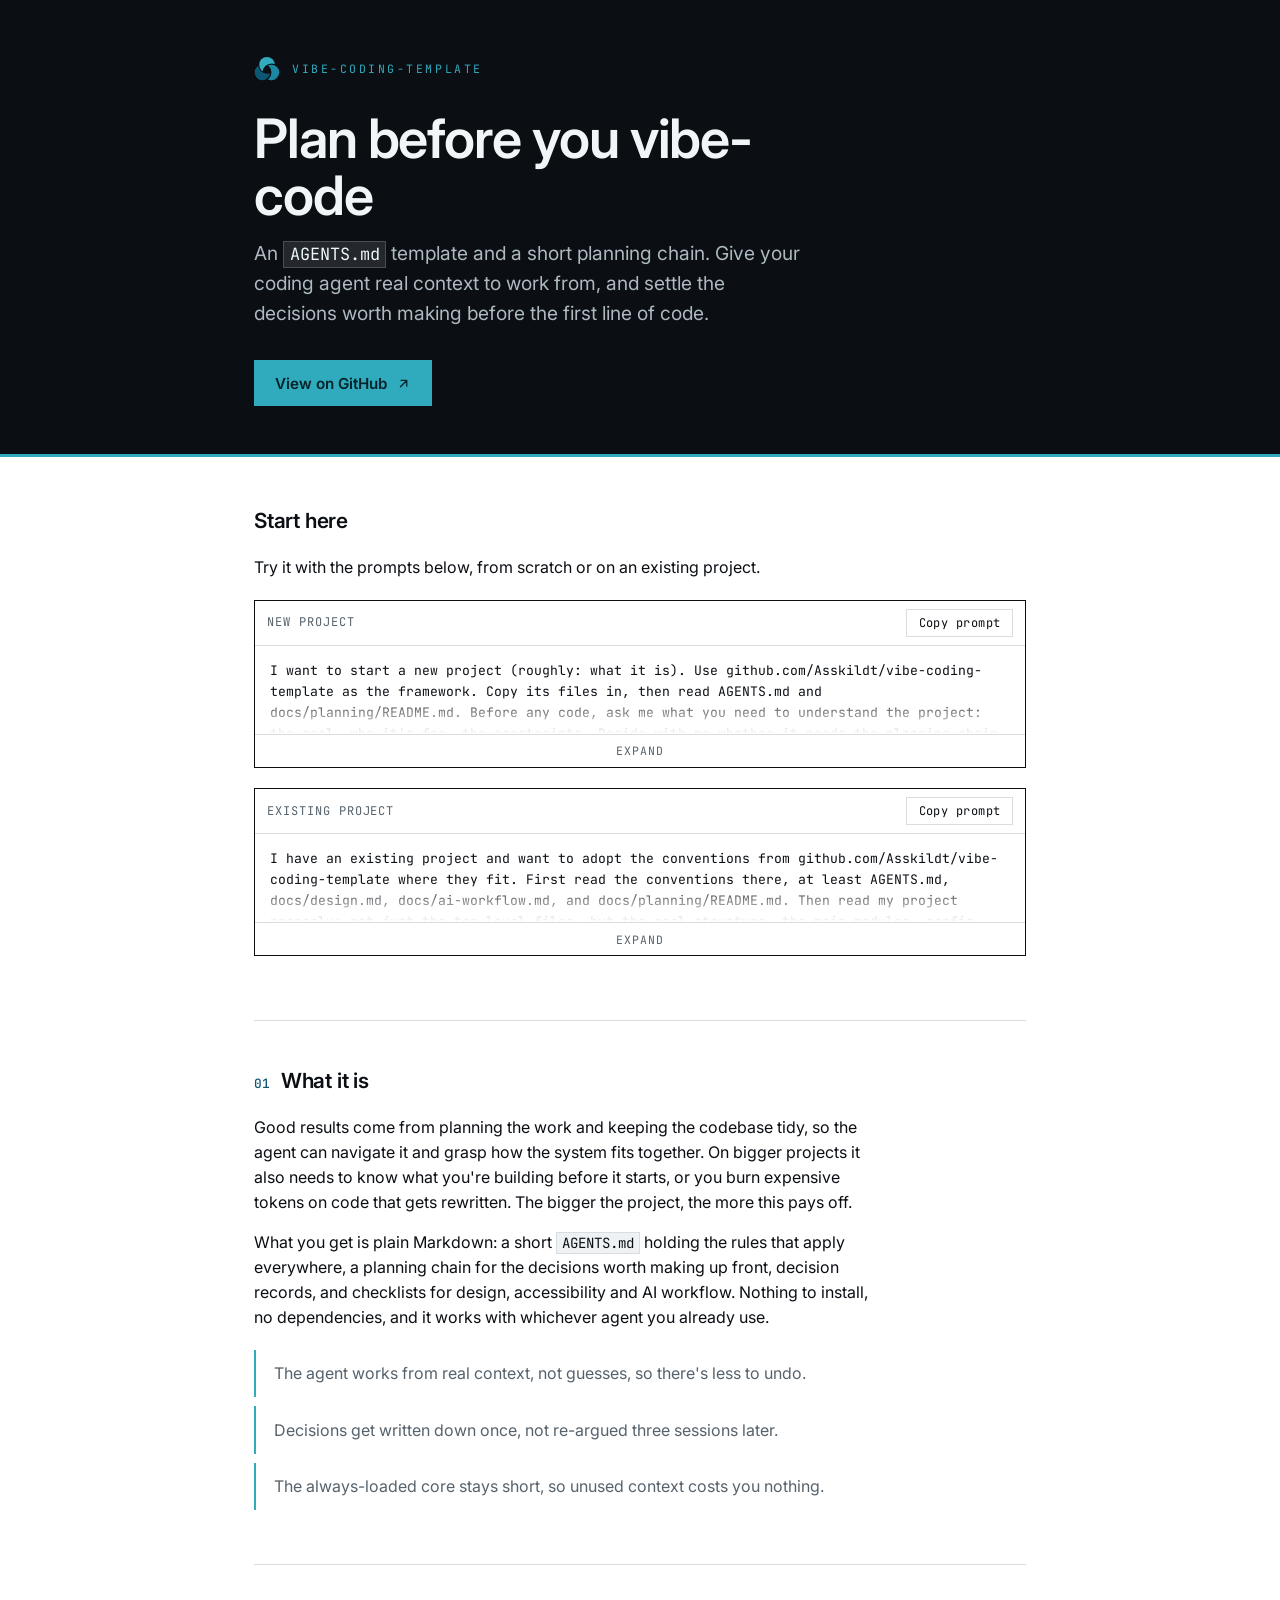
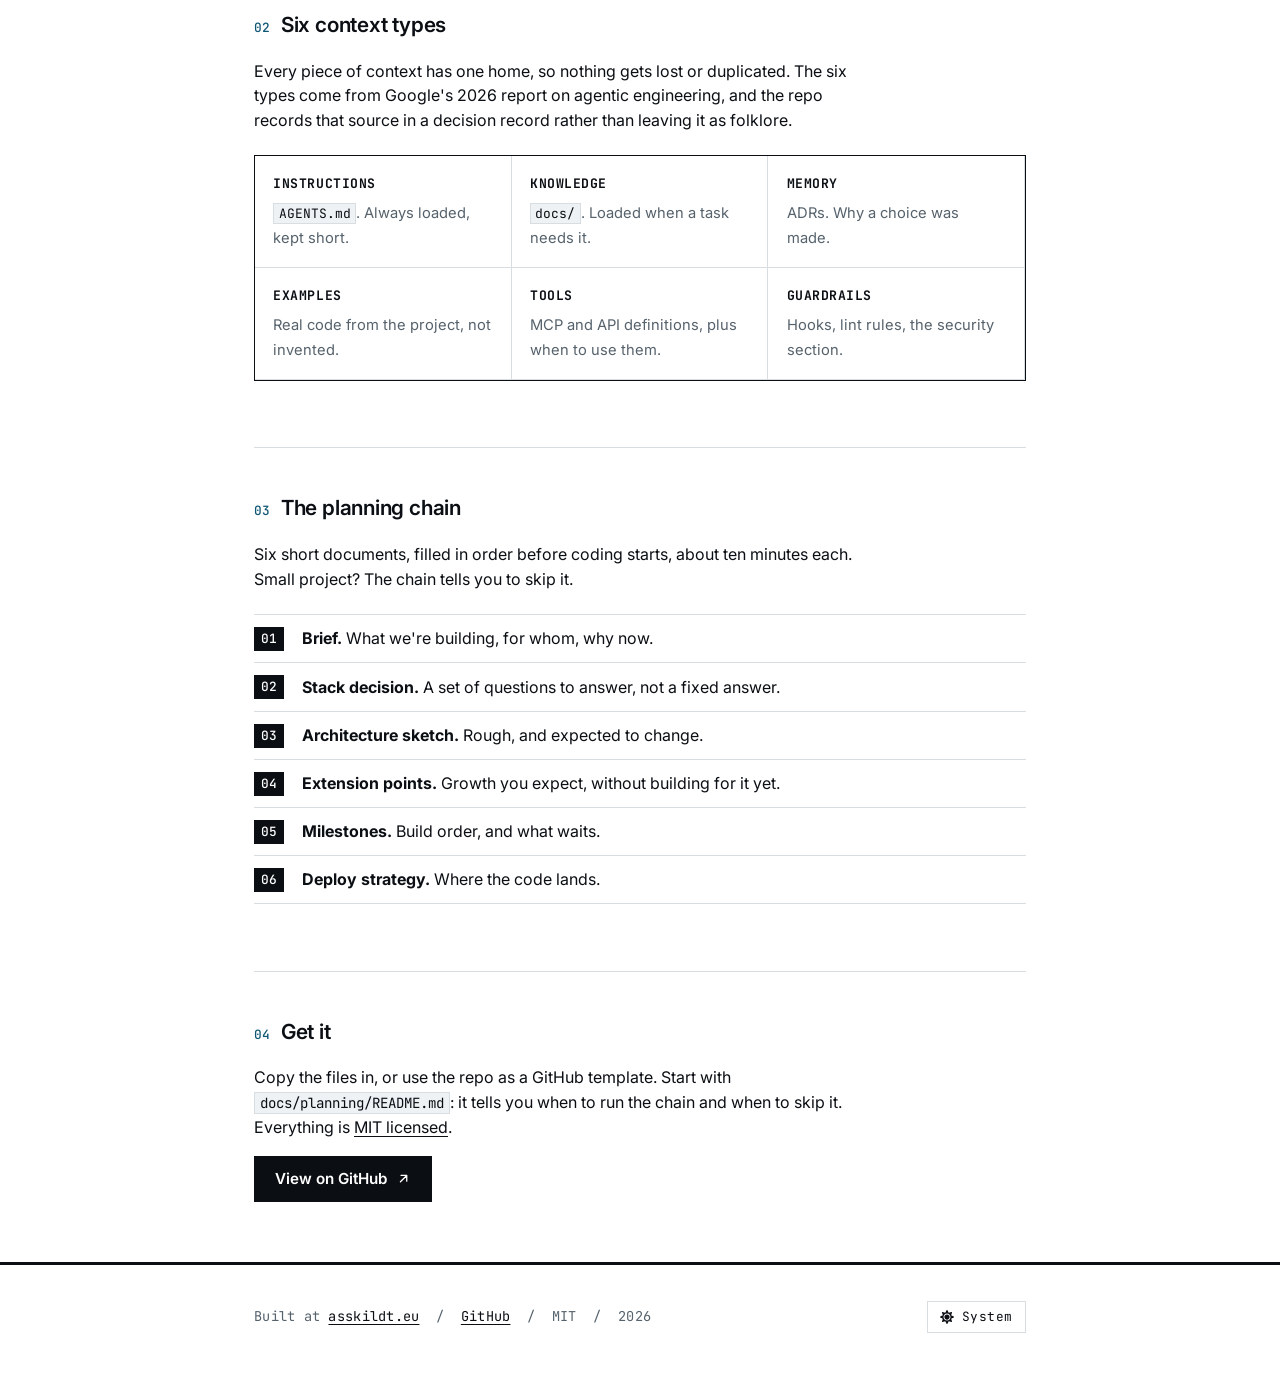
==== web/index.html @ 090c86ba "Add start prompts to site and README, sharpen landing copy, improve SEO with a proper OG image" ====
<!DOCTYPE html>
<html lang="en">

<head>
  <meta charset="UTF-8">
  <meta name="viewport" content="width=device-width, initial-scale=1.0">
  <meta name="description"
    content="An AGENTS.md template for context engineering and planning before you vibe-code. Plain Markdown, nothing to install, works with any coding agent.">
  <meta name="author" content="M. Asskildt">
  <meta name="theme-color" content="#0b0f14">

  <!-- Open Graph / Facebook -->
  <meta property="og:type" content="website">
  <meta property="og:url" content="https://vibe.asskildt.eu/">
  <meta property="og:title" content="vibe-coding-template — plan before you vibe-code">
  <meta property="og:description"
    content="An AGENTS.md template and a short planning chain. Give your coding agent real context to work from, and settle the decisions worth making before the first line of code.">
  <meta property="og:image" content="https://vibe.asskildt.eu/og-image.png">
  <meta property="og:image:type" content="image/png">
  <meta property="og:image:width" content="1200">
  <meta property="og:image:height" content="630">
  <meta property="og:image:alt" content="vibe-coding-template: plan before you vibe-code.">
  <meta property="og:site_name" content="vibe-coding-template">
  <meta property="og:locale" content="en_US">

  <!-- Twitter -->
  <meta name="twitter:card" content="summary_large_image">
  <meta name="twitter:url" content="https://vibe.asskildt.eu/">
  <meta name="twitter:title" content="vibe-coding-template — plan before you vibe-code">
  <meta name="twitter:description"
    content="An AGENTS.md template and a short planning chain. Give your coding agent real context to work from, before the first line of code.">
  <meta name="twitter:image" content="https://vibe.asskildt.eu/og-image.png">
  <meta name="twitter:image:alt" content="vibe-coding-template: plan before you vibe-code.">

  <title>vibe-coding-template — plan before you vibe-code</title>
  <link rel="canonical" href="https://vibe.asskildt.eu/">
  <link rel="icon" type="image/svg+xml" href="favicon.svg">
  <link rel="icon" type="image/png" href="favicon.png">
  <link rel="sitemap" type="application/xml" href="sitemap.xml">
  <link rel="preconnect" href="https://fonts.googleapis.com">
  <link rel="preconnect" href="https://fonts.gstatic.com" crossorigin>
  <link
    href="https://fonts.googleapis.com/css2?family=Inter:wght@400;500;600&family=JetBrains+Mono:wght@500&display=swap"
    rel="stylesheet">

  <!-- No-flash theme: apply the stored (or system) theme before first paint. -->
  <script>
    (function () {
      var c = localStorage.getItem('theme') || 'system';
      var t = c === 'system'
        ? (window.matchMedia('(prefers-color-scheme:dark)').matches ? 'dark' : 'light')
        : c;
      document.documentElement.setAttribute('data-theme', t);
    })();
  </script>

  <!-- Structured data (JSON-LD). SoftwareSourceCode fits a code template better than
       WebSite/Article — the page is about a reusable code artifact, not an editorial piece. -->
  <script type="application/ld+json">
  {
    "@context": "https://schema.org",
    "@type": "SoftwareSourceCode",
    "name": "vibe-coding-template",
    "description": "A tool-agnostic AGENTS.md template for context engineering and planning before you vibe-code.",
    "codeRepository": "https://github.com/Asskildt/vibe-coding-template",
    "url": "https://vibe.asskildt.eu/",
    "programmingLanguage": "Markdown",
    "keywords": "AGENTS.md, context engineering, vibe coding, AI coding agent, project planning, ADR",
    "license": "https://opensource.org/licenses/MIT",
    "author": {
      "@type": "Person",
      "name": "M. Asskildt",
      "url": "https://asskildt.eu/"
    },
    "inLanguage": "en"
  }
  </script>

  <style>
    :root {
      --teal: #30AABD;
      --teal-accent: #0E5674;
      --ink: #0b0f14;
      --ink-2: #1a2129;
      --muted: #56626c;
      --bg: #ffffff;
      --line: #0b0f14;
      --line-soft: #d7dde1;
      --hero-bg: #0b0f14;
      --hero-fg: #f2f5f7;
      --code-bg: #eef2f4;
      color-scheme: light;
    }

    [data-theme="dark"] {
      --teal: #46c3d6;
      --teal-accent: #7fd8e5;
      --ink: #e8edf1;
      --ink-2: #c3ccd3;
      --muted: #8a97a1;
      --bg: #0b0f14;
      --line: #e8edf1;
      --line-soft: #29323b;
      --hero-bg: #05080b;
      --hero-fg: #f2f5f7;
      --code-bg: #161d24;
      color-scheme: dark;
    }

    * {
      box-sizing: border-box;
    }

    body {
      margin: 0;
      background: var(--bg);
      color: var(--ink);
      font-family: "Inter", system-ui, -apple-system, sans-serif;
      line-height: 1.55;
      -webkit-font-smoothing: antialiased;
    }

    a {
      color: var(--ink);
      text-underline-offset: 3px;
      text-decoration-thickness: 1px;
    }

    .wrap {
      max-width: 820px;
      margin: 0 auto;
      padding: 0 1.5rem;
    }

    .mono {
      font-family: "JetBrains Mono", ui-monospace, monospace;
    }

    /* Hero — flat, dark, left-aligned. No gradient, no rounding. */
    header.hero {
      background: var(--hero-bg);
      color: var(--hero-fg);
      border-bottom: 3px solid var(--teal);
    }

    .hero-inner {
      max-width: 820px;
      margin: 0 auto;
      padding: 3.5rem 1.5rem 3rem;
    }

    .eyebrow {
      font-family: "JetBrains Mono", ui-monospace, monospace;
      font-size: 0.72rem;
      letter-spacing: 0.22em;
      text-transform: uppercase;
      color: var(--teal);
      display: flex;
      align-items: center;
      gap: 0.75rem;
      margin-bottom: 1.75rem;
    }

    .eyebrow img {
      width: 26px;
      height: 26px;
      display: block;
    }

    h1 {
      font-size: clamp(2.1rem, 6.5vw, 3.4rem);
      font-weight: 600;
      line-height: 1.04;
      letter-spacing: -0.02em;
      margin: 0 0 1rem;
      max-width: 15ch;
    }

    .tagline {
      font-size: clamp(1rem, 2.2vw, 1.2rem);
      color: #aeb9c1;
      max-width: 46ch;
      margin: 0 0 2rem;
    }

    .cta {
      display: inline-flex;
      align-items: center;
      gap: 0.55rem;
      background: var(--teal);
      color: #05242a;
      text-decoration: none;
      font-weight: 600;
      font-size: 0.95rem;
      padding: 0.7rem 1.3rem;
      border: 0;
      transition: background 0.12s ease;
    }

    .cta:hover {
      background: #46c3d6;
    }

    main .cta {
      background: var(--ink);
      color: var(--bg);
    }

    main .cta:hover {
      background: var(--teal-accent);
      color: #05242a;
    }

    [data-theme="dark"] main .cta {
      background: var(--teal);
      color: #05242a;
    }

    /* External-link icon — signals "this leaves the site". Links stay in the same tab
       (the whole page funnels outward, so there's nothing here to return to); the icon
       is the cue instead of forced new-tab behavior. See docs/design.md. */
    .cta svg {
      width: 1em;
      height: 1em;
      display: block;
    }

    /* Sections — numbered, with a hard rule above each. */
    main section {
      padding: 2.75rem 0;
      border-top: 1px solid var(--line-soft);
    }

    main section:first-child {
      border-top: 0;
      padding-top: 3rem;
    }

    h2 {
      font-size: 1.3rem;
      font-weight: 600;
      letter-spacing: -0.01em;
      margin: 0 0 1.1rem;
      display: flex;
      align-items: baseline;
      gap: 0.7rem;
    }

    h2[data-n]::before {
      content: attr(data-n);
      font-family: "JetBrains Mono", ui-monospace, monospace;
      font-size: 0.8rem;
      font-weight: 500;
      color: var(--teal-accent);
    }

    p {
      margin: 0 0 1rem;
      max-width: 62ch;
    }

    ul.why {
      list-style: none;
      margin: 1.25rem 0 0;
      padding: 0;
    }

    ul.why li {
      padding: 0.7rem 0 0.7rem 1.1rem;
      border-left: 2px solid var(--teal);
      margin-bottom: 0.6rem;
      max-width: 62ch;
      color: var(--muted);
    }

    ul.why li strong {
      color: var(--ink);
    }

    code {
      font-family: "JetBrains Mono", ui-monospace, monospace;
      font-size: 0.88em;
      background: var(--code-bg);
      color: var(--ink);
      padding: 0.08em 0.34em;
      border: 1px solid var(--line-soft);
    }

    /* Hero sits on a dark surface in both themes, so code inside it needs its own
       light-on-dark treatment rather than the body's dark-on-light. */
    .hero code {
      background: rgba(255, 255, 255, 0.1);
      color: #eaf6f8;
      border-color: rgba(255, 255, 255, 0.18);
    }

    /* Context-type grid — sharp cells, hairline dividers. */
    .grid {
      display: grid;
      grid-template-columns: repeat(auto-fit, minmax(220px, 1fr));
      border: 1px solid var(--line);
      margin: 1.4rem 0;
    }

    .grid .item {
      padding: 1.1rem 1.15rem;
      border-right: 1px solid var(--line-soft);
      border-bottom: 1px solid var(--line-soft);
    }

    .grid .item strong {
      display: block;
      font-family: "JetBrains Mono", ui-monospace, monospace;
      font-size: 0.82rem;
      letter-spacing: 0.04em;
      text-transform: uppercase;
      color: var(--ink);
      margin-bottom: 0.35rem;
    }

    .grid .item span {
      font-size: 0.92rem;
      color: var(--muted);
    }

    /* Prompt blocks — copyable, sharp, monospace body. */
    .prompt {
      border: 1px solid var(--line);
      margin: 1.25rem 0;
    }

    .prompt-head {
      display: flex;
      align-items: center;
      justify-content: space-between;
      padding: 0.5rem 0.75rem;
      border-bottom: 1px solid var(--line-soft);
    }

    .prompt-label {
      font-family: "JetBrains Mono", ui-monospace, monospace;
      font-size: 0.75rem;
      letter-spacing: 0.08em;
      text-transform: uppercase;
      color: var(--muted);
    }

    .copy {
      font-family: "JetBrains Mono", ui-monospace, monospace;
      font-size: 0.75rem;
      letter-spacing: 0.04em;
      color: var(--ink);
      background: transparent;
      border: 1px solid var(--line-soft);
      padding: 0.3rem 0.7rem;
      cursor: pointer;
      transition: border-color 0.12s ease, color 0.12s ease;
    }

    .copy:hover {
      border-color: var(--teal);
      color: var(--teal);
    }

    .copy.copied {
      border-color: var(--teal);
      color: var(--teal);
    }

    .prompt-body {
      position: relative;
    }

    .prompt pre {
      margin: 0;
      padding: 0.9rem 0.95rem;
      font-family: "JetBrains Mono", ui-monospace, monospace;
      font-size: 0.82rem;
      line-height: 1.6;
      color: var(--ink);
      white-space: pre-wrap;
      word-wrap: break-word;
      max-height: 5.5rem;
      overflow: hidden;
    }

    .prompt.open pre {
      max-height: none;
    }

    /* Fade at the bottom of a collapsed prompt, hinting there's more. */
    .prompt:not(.open) .prompt-body::after {
      content: "";
      position: absolute;
      left: 0;
      right: 0;
      bottom: 0;
      height: 2.5rem;
      background: linear-gradient(to bottom, transparent, var(--bg));
      pointer-events: none;
    }

    .prompt-expand {
      display: block;
      width: 100%;
      font-family: "JetBrains Mono", ui-monospace, monospace;
      font-size: 0.72rem;
      letter-spacing: 0.08em;
      text-transform: uppercase;
      color: var(--muted);
      background: transparent;
      border: 0;
      border-top: 1px solid var(--line-soft);
      padding: 0.55rem;
      cursor: pointer;
      transition: color 0.12s ease;
    }

    .prompt-expand:hover {
      color: var(--teal);
    }

    /* Chain — square index markers, monospace. */
    ol.chain {
      margin: 1.4rem 0;
      padding: 0;
      list-style: none;
      counter-reset: step;
      border-top: 1px solid var(--line-soft);
    }

    ol.chain li {
      counter-increment: step;
      position: relative;
      padding: 0.7rem 0 0.7rem 3rem;
      border-bottom: 1px solid var(--line-soft);
    }

    ol.chain li::before {
      content: counter(step, decimal-leading-zero);
      position: absolute;
      left: 0;
      top: 0.75rem;
      font-family: "JetBrains Mono", ui-monospace, monospace;
      font-size: 0.8rem;
      font-weight: 500;
      color: var(--bg);
      background: var(--ink);
      width: 1.9rem;
      height: 1.5rem;
      display: flex;
      align-items: center;
      justify-content: center;
    }

    ol.chain li strong {
      color: var(--ink);
    }

    footer {
      padding: 2.25rem 0 3.5rem;
      color: var(--muted);
      font-size: 0.85rem;
      border-top: 3px solid var(--ink);
      margin-top: 1rem;
    }

    footer .mono {
      letter-spacing: 0.02em;
    }

    footer a {
      color: var(--ink);
    }

    .footer-row {
      display: flex;
      align-items: center;
      justify-content: space-between;
      gap: 1rem 1.25rem;
      flex-wrap: wrap;
    }

    .footer-row .mono {
      margin: 0;
    }

    .theme-toggle {
      display: inline-flex;
      align-items: center;
      gap: 0.5rem;
      font-family: "JetBrains Mono", ui-monospace, monospace;
      font-size: 0.8rem;
      letter-spacing: 0.04em;
      color: var(--ink);
      background: transparent;
      border: 1px solid var(--line-soft);
      padding: 0.4rem 0.75rem;
      cursor: pointer;
      transition: border-color 0.12s ease, color 0.12s ease;
    }

    .theme-toggle:hover {
      border-color: var(--teal);
      color: var(--teal);
    }

    .theme-toggle svg {
      display: block;
    }

    /* Mobile — tighten spacing, let the grid collapse to one column. */
    @media (max-width: 600px) {
      .hero-inner {
        padding: 2.5rem 1.25rem 2.25rem;
      }

      .wrap {
        padding: 0 1.25rem;
      }

      main section {
        padding: 2.25rem 0;
      }

      .grid {
        grid-template-columns: 1fr;
      }

      .footer-row {
        justify-content: flex-start;
      }
    }

    /* Keyboard focus — a sharp visible ring, matching the design. Keyboard-only
       users need this the way the CTA needs a hover state. */
    a:focus-visible,
    button:focus-visible {
      outline: 2px solid var(--teal);
      outline-offset: 2px;
    }

    /* Respect reduced-motion preferences. */
    @media (prefers-reduced-motion: reduce) {
      * {
        transition: none !important;
        scroll-behavior: auto !important;
      }
    }
  </style>
</head>

<body>
  <header class="hero">
    <div class="hero-inner">
      <div class="eyebrow">
        <img src="favicon.svg" alt="vibe-coding-template logo" width="26" height="26">
        <span>vibe-coding-template</span>
      </div>
      <h1>Plan before you vibe-code</h1>
      <p class="tagline">An <code>AGENTS.md</code> template and a short planning chain. Give your
        coding agent real context to work from, and settle the decisions worth making before the
        first line of code.</p>
      <a class="cta" href="https://github.com/Asskildt/vibe-coding-template">View on GitHub
        <svg viewBox="0 0 24 24" fill="none" stroke="currentColor" stroke-width="2"
          stroke-linecap="round" stroke-linejoin="round" aria-hidden="true">
          <path d="M7 17 17 7M8 7h9v9" />
        </svg></a>
    </div>
  </header>

  <main class="wrap">
    <section class="section-prompts">
      <h2>Start here</h2>
      <p>Try it with the prompts below, from scratch or on an existing project.</p>

      <div class="prompt">
        <div class="prompt-head">
          <span class="prompt-label">New project</span>
          <button class="copy" type="button" data-copy="p-new">Copy prompt</button>
        </div>
        <div class="prompt-body">
          <pre id="p-new">I want to start a new project (roughly: what it is). Use github.com/Asskildt/vibe-coding-template as the framework. Copy its files in, then read AGENTS.md and docs/planning/README.md. Before any code, ask me what you need to understand the project: the goal, who it's for, the constraints. Decide with me whether it needs the planning chain (it has a skip-it threshold). Walk me through the planning one step at a time instead of guessing, then fill in the AGENTS.md placeholders. Don't start building until we've agreed on the plan.</pre>
        </div>
        <button class="prompt-expand" type="button" aria-expanded="false">Expand</button>
      </div>

      <div class="prompt">
        <div class="prompt-head">
          <span class="prompt-label">Existing project</span>
          <button class="copy" type="button" data-copy="p-existing">Copy prompt</button>
        </div>
        <div class="prompt-body">
          <pre id="p-existing">I have an existing project and want to adopt the conventions from github.com/Asskildt/vibe-coding-template where they fit. First read the conventions there, at least AGENTS.md, docs/design.md, docs/ai-workflow.md, and docs/planning/README.md. Then read my project properly: not just the top-level files, but the real structure, the main modules, config, and any existing docs, so your read is grounded in how it actually works. Then talk it through with me: propose which conventions are worth adopting and which don't fit, and whether to copy files in or just borrow ideas. Don't change anything until we've agreed.</pre>
        </div>
        <button class="prompt-expand" type="button" aria-expanded="false">Expand</button>
      </div>
    </section>

    <section>
      <h2 data-n="01">What it is</h2>
      <p>Good results come from planning the work and keeping the codebase tidy, so the agent can
        navigate it and grasp how the system fits together. On bigger projects it also needs to know
        what you're building before it starts, or you burn expensive tokens on code that gets
        rewritten. The bigger the project, the more this pays off.</p>
      <p>What you get is plain Markdown: a short <code>AGENTS.md</code> holding the rules that apply
        everywhere, a planning chain for the decisions worth making up front, decision records, and
        checklists for design, accessibility and AI workflow. Nothing to install, no dependencies,
        and it works with whichever agent you already use.</p>
      <ul class="why">
        <li>The agent works from real context, not guesses, so there's less to undo.</li>
        <li>Decisions get written down once, not re-argued three sessions later.</li>
        <li>The always-loaded core stays short, so unused context costs you nothing.</li>
      </ul>
    </section>

    <section>
      <h2 data-n="02">Six context types</h2>
      <p>Every piece of context has one home, so nothing gets lost or duplicated. The six types come
        from Google's 2026 report on agentic engineering, and the repo records that source in a
        decision record rather than leaving it as folklore.</p>
      <div class="grid">
        <div class="item"><strong>Instructions</strong><span><code>AGENTS.md</code>. Always loaded,
            kept short.</span></div>
        <div class="item"><strong>Knowledge</strong><span><code>docs/</code>. Loaded when a task
            needs it.</span></div>
        <div class="item"><strong>Memory</strong><span>ADRs. Why a choice was made.</span></div>
        <div class="item"><strong>Examples</strong><span>Real code from the project, not
            invented.</span></div>
        <div class="item"><strong>Tools</strong><span>MCP and API definitions, plus when to use
            them.</span></div>
        <div class="item"><strong>Guardrails</strong><span>Hooks, lint rules, the security
            section.</span></div>
      </div>
    </section>

    <section>
      <h2 data-n="03">The planning chain</h2>
      <p>Six short documents, filled in order before coding starts, about ten minutes each. Small
        project? The chain tells you to skip it.</p>
      <ol class="chain">
        <li><strong>Brief.</strong> What we're building, for whom, why now.</li>
        <li><strong>Stack decision.</strong> A set of questions to answer, not a fixed answer.</li>
        <li><strong>Architecture sketch.</strong> Rough, and expected to change.</li>
        <li><strong>Extension points.</strong> Growth you expect, without building for it yet.</li>
        <li><strong>Milestones.</strong> Build order, and what waits.</li>
        <li><strong>Deploy strategy.</strong> Where the code lands.</li>
      </ol>
    </section>

    <section>
      <h2 data-n="04">Get it</h2>
      <p>Copy the files in, or use the repo as a GitHub template. Start with
        <code>docs/planning/README.md</code>: it tells you when to run the chain and when to skip
        it. Everything is <a
          href="https://github.com/Asskildt/vibe-coding-template/blob/main/LICENSE">MIT
          licensed</a>.</p>
      <a class="cta" href="https://github.com/Asskildt/vibe-coding-template">View on GitHub
        <svg viewBox="0 0 24 24" fill="none" stroke="currentColor" stroke-width="2"
          stroke-linecap="round" stroke-linejoin="round" aria-hidden="true">
          <path d="M7 17 17 7M8 7h9v9" />
        </svg></a>
    </section>
  </main>

  <footer>
    <div class="wrap footer-row">
      <p class="mono">Built at <a href="https://asskildt.eu/">asskildt.eu</a> &nbsp;/&nbsp;
        <a href="https://github.com/Asskildt/vibe-coding-template">GitHub</a> &nbsp;/&nbsp; MIT
        &nbsp;/&nbsp; 2026</p>
      <button class="theme-toggle" type="button" aria-label="Switch color theme" title="Switch theme">
        <svg xmlns="http://www.w3.org/2000/svg" viewBox="0 0 512 512" width="14" height="14" aria-hidden="true">
          <path fill="currentColor"
            d="M256 160c-52.9 0-96 43.1-96 96s43.1 96 96 96 96-43.1 96-96-43.1-96-96-96zm246.4 80.5l-94.7-47.3 33.5-100.4c4.5-13.6-8.4-26.5-21.9-21.9l-100.4 33.5-47.4-94.8c-6.4-12.8-24.6-12.8-31 0l-47.3 94.7L92.7 70.8c-13.6-4.5-26.5 8.4-21.9 21.9l33.5 100.4-94.8 47.4c-12.8 6.4-12.8 24.6 0 31l94.7 47.3-33.5 100.5c-4.5 13.6 8.4 26.5 21.9 21.9l100.4-33.5 47.4 94.8c6.4 12.8 24.6 12.8 31 0l47.3-94.7 100.5 33.5c13.6 4.5 26.5-8.4 21.9-21.9l-33.5-100.4 94.8-47.4c12.8-6.4 12.8-24.6 0-31zm-155.9 106c-49.9 49.9-131.1 49.9-181 0-49.9-49.9-49.9-131.1 0-181 49.9-49.9 131.1-49.9 181 0 49.9 49.9 49.9 131.1 0 181z" />
        </svg>
        <span class="theme-label">System</span>
      </button>
    </div>
  </footer>

  <script>
    (function () {
      var storageKey = 'theme';
      var cycle = ['system', 'light', 'dark'];
      var labels = { system: 'System', light: 'Light', dark: 'Dark' };
      var toggle = document.querySelector('.theme-toggle');
      var label = toggle.querySelector('.theme-label');

      function systemTheme() {
        return window.matchMedia('(prefers-color-scheme: dark)').matches ? 'dark' : 'light';
      }

      function apply(choice) {
        var effective = choice === 'system' ? systemTheme() : choice;
        document.documentElement.setAttribute('data-theme', effective);
        localStorage.setItem(storageKey, choice);
        label.textContent = labels[choice];
      }

      apply(localStorage.getItem(storageKey) || 'system');

      toggle.addEventListener('click', function () {
        var current = localStorage.getItem(storageKey) || 'system';
        apply(cycle[(cycle.indexOf(current) + 1) % cycle.length]);
      });

      window.matchMedia('(prefers-color-scheme: dark)').addEventListener('change', function () {
        if ((localStorage.getItem(storageKey) || 'system') === 'system') apply('system');
      });
    })();
  </script>

  <script>
    (function () {
      document.querySelectorAll('.prompt-expand').forEach(function (btn) {
        btn.addEventListener('click', function () {
          var prompt = btn.closest('.prompt');
          var open = prompt.classList.toggle('open');
          btn.textContent = open ? 'Collapse' : 'Expand';
          btn.setAttribute('aria-expanded', open ? 'true' : 'false');
        });
      });

      document.querySelectorAll('.copy').forEach(function (btn) {
        btn.addEventListener('click', function () {
          var pre = document.getElementById(btn.getAttribute('data-copy'));
          if (!pre) return;
          var text = pre.textContent;
          function done() {
            var original = btn.textContent;
            btn.textContent = 'Copied';
            btn.classList.add('copied');
            setTimeout(function () {
              btn.textContent = original;
              btn.classList.remove('copied');
            }, 1600);
          }
          if (navigator.clipboard && navigator.clipboard.writeText) {
            navigator.clipboard.writeText(text).then(done).catch(fallback);
          } else {
            fallback();
          }
          function fallback() {
            var r = document.createRange();
            r.selectNodeContents(pre);
            var sel = window.getSelection();
            sel.removeAllRanges();
            sel.addRange(r);
            try { document.execCommand('copy'); done(); } catch (e) { /* no-op */ }
            sel.removeAllRanges();
          }
        });
      });
    })();
  </script>
</body>

</html>
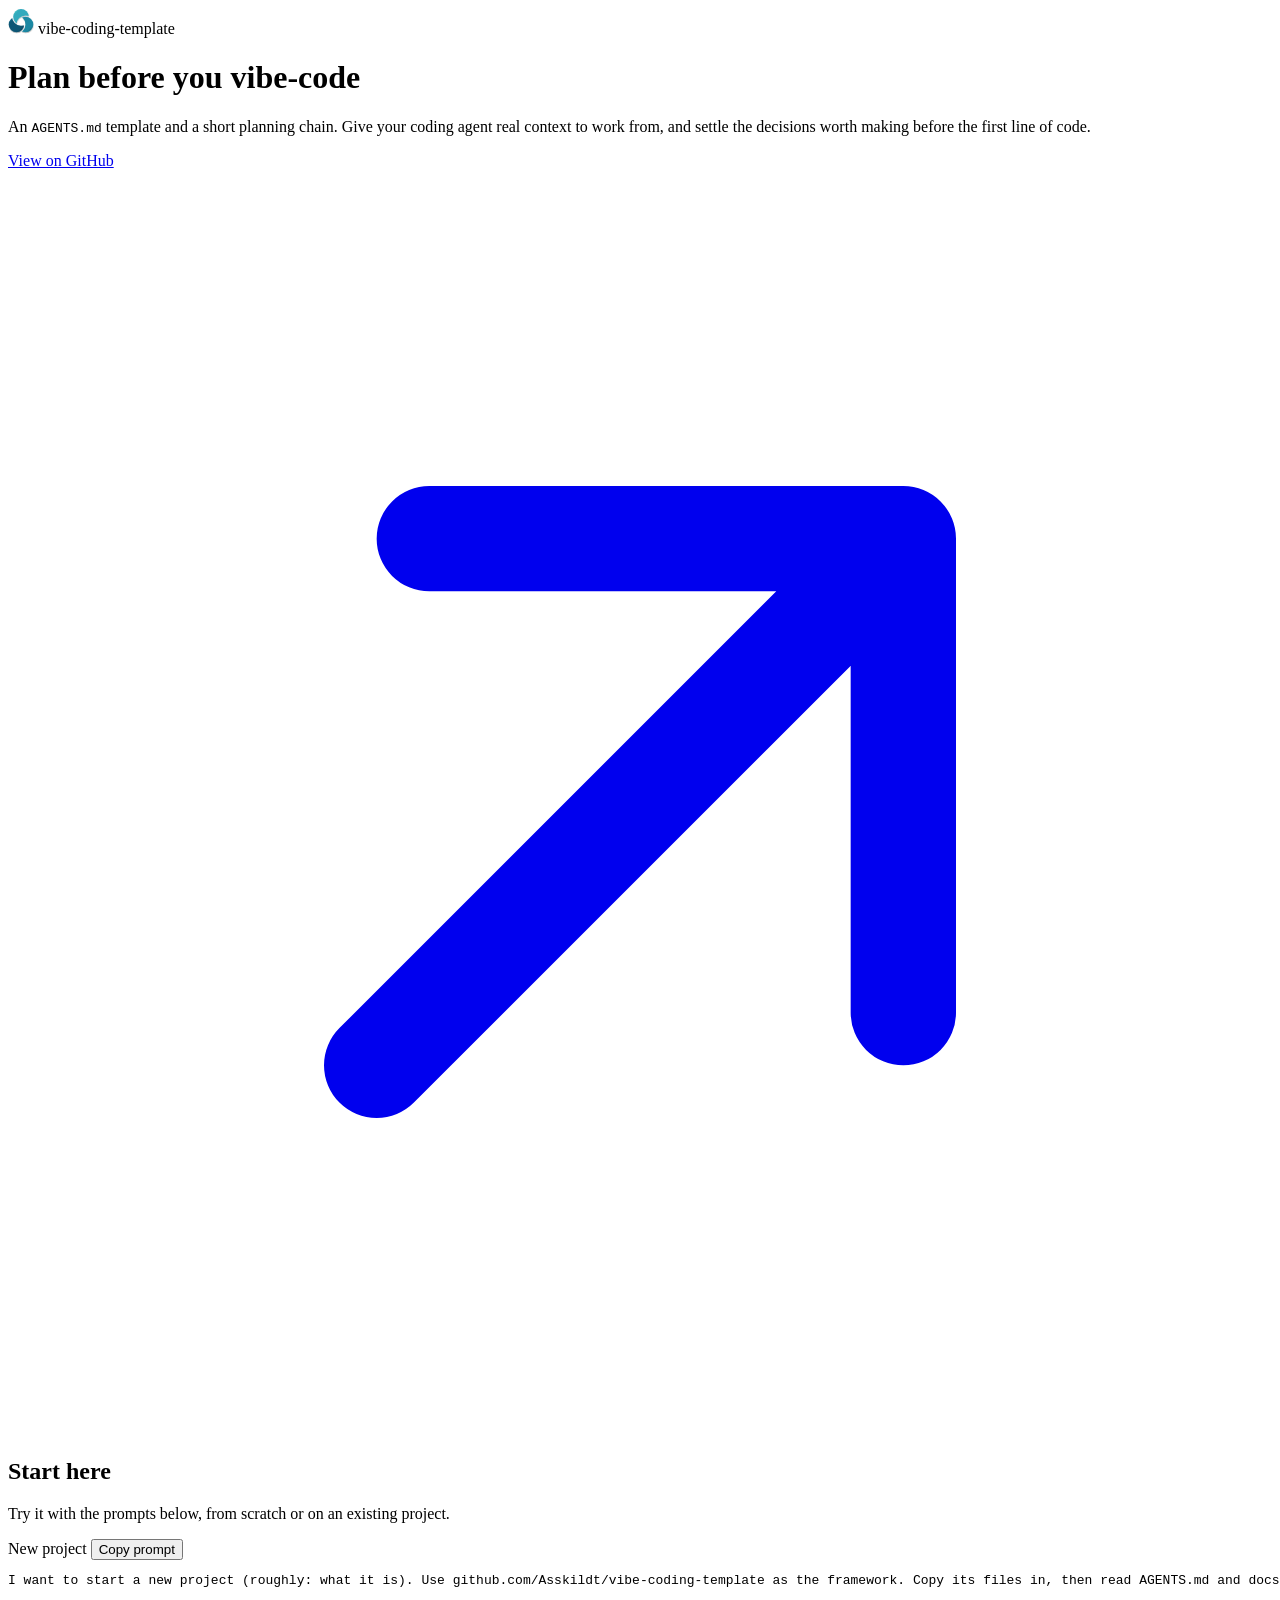
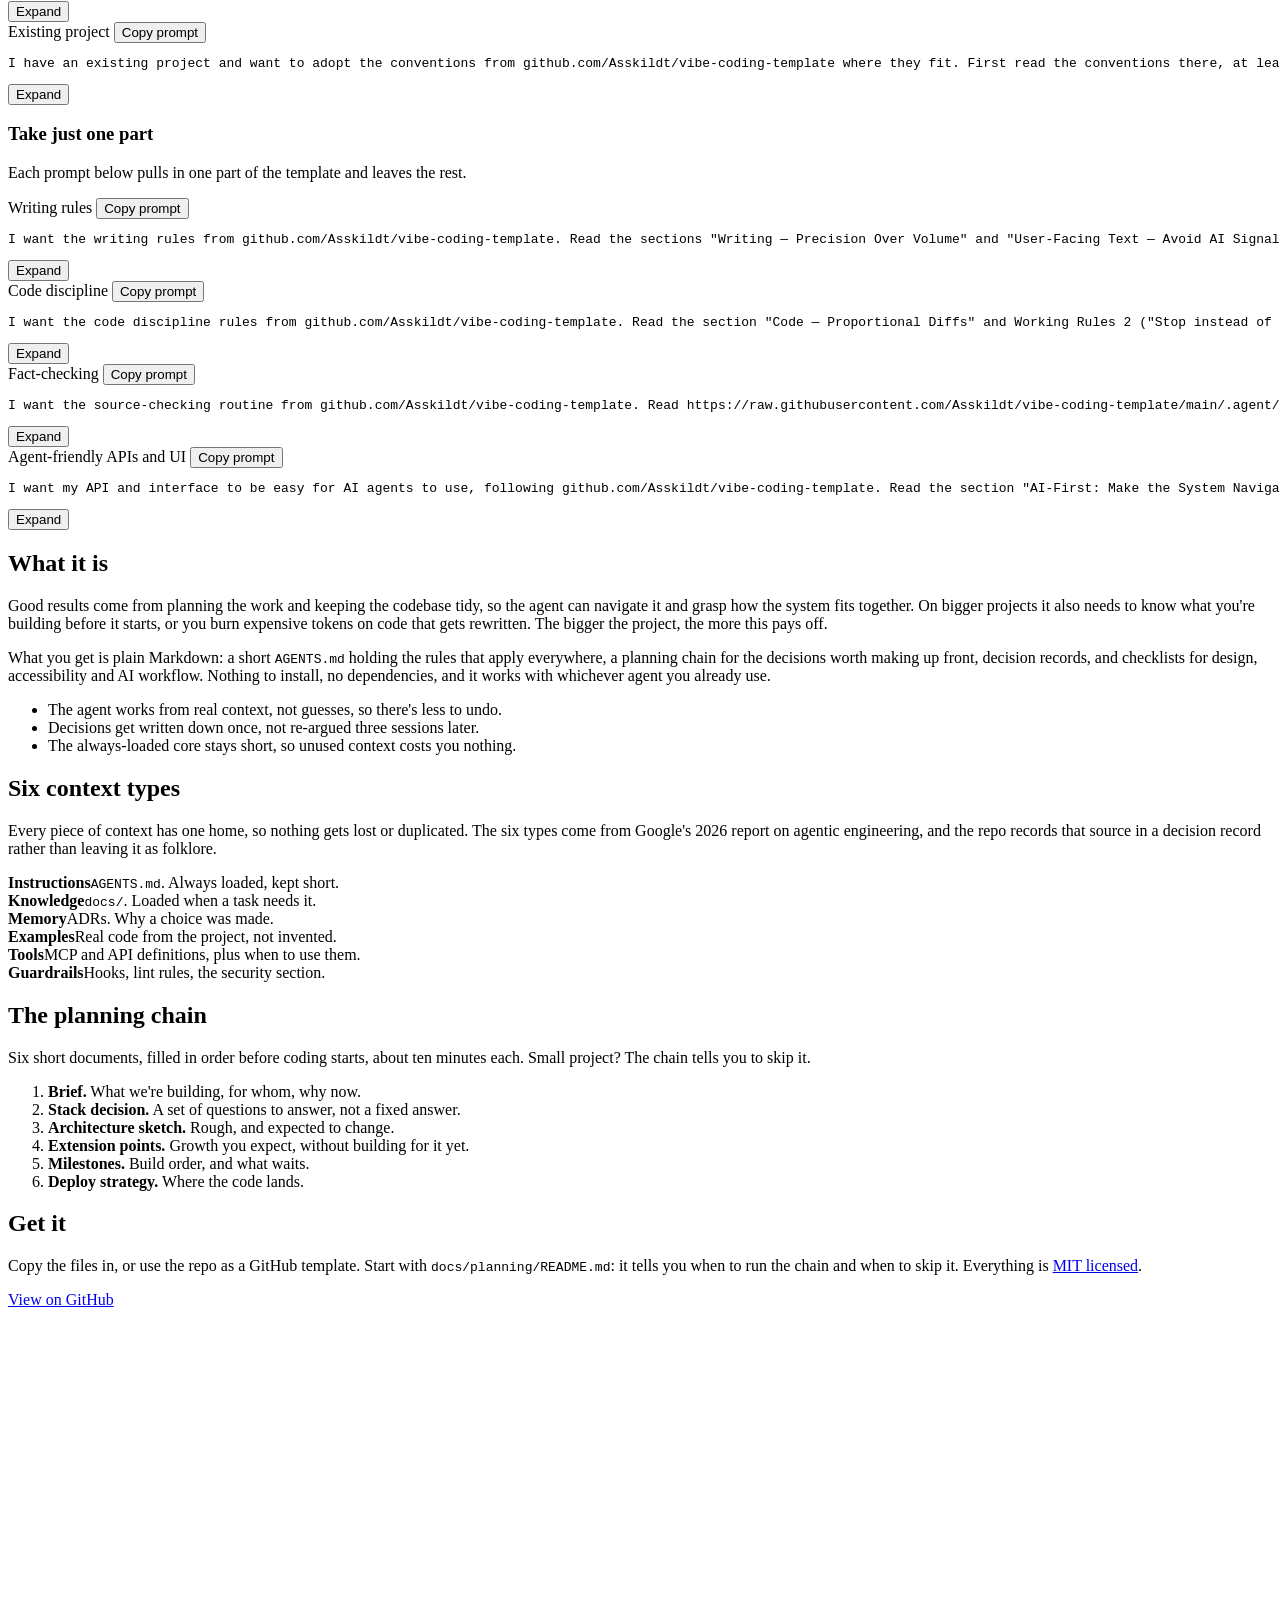
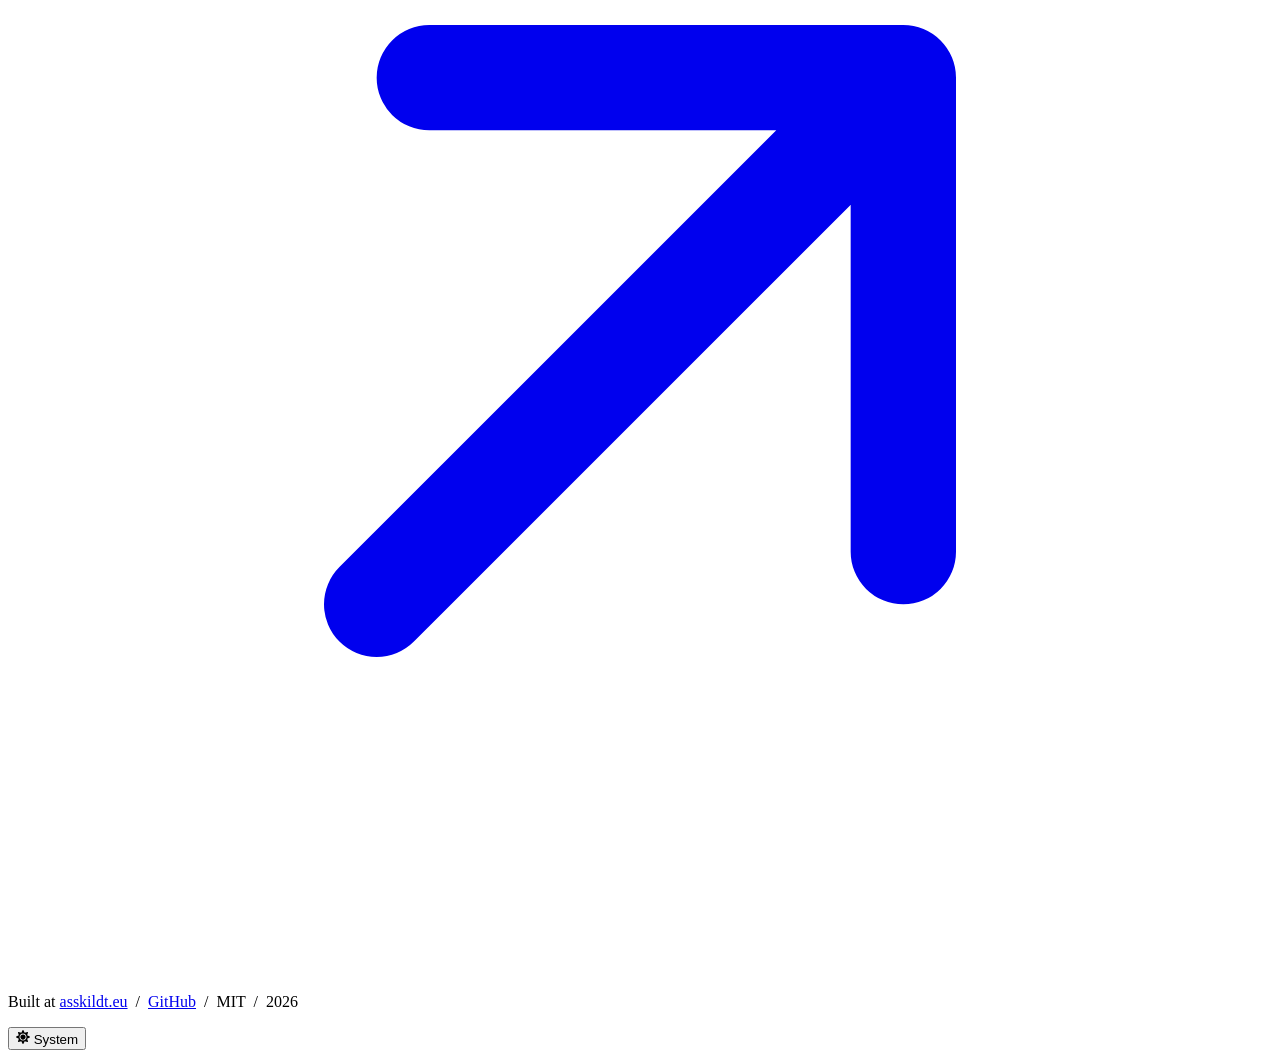
==== commit da4095c0: "Add focused prompts, agent-readable UI and content rules, delegation patterns - Four focused prompts" ====
--- a/web/index.html
+++ b/web/index.html
@@ -34,6 +34,7 @@
 
   <title>vibe-coding-template — plan before you vibe-code</title>
   <link rel="canonical" href="https://vibe.asskildt.eu/">
+  <link rel="alternate" type="text/markdown" href="/index.md">
   <link rel="icon" type="image/svg+xml" href="favicon.svg">
   <link rel="icon" type="image/png" href="favicon.png">
   <link rel="sitemap" type="application/xml" href="sitemap.xml">
@@ -76,478 +77,7 @@
   }
   </script>
 
-  <style>
-    :root {
-      --teal: #30AABD;
-      --teal-accent: #0E5674;
-      --ink: #0b0f14;
-      --ink-2: #1a2129;
-      --muted: #56626c;
-      --bg: #ffffff;
-      --line: #0b0f14;
-      --line-soft: #d7dde1;
-      --hero-bg: #0b0f14;
-      --hero-fg: #f2f5f7;
-      --code-bg: #eef2f4;
-      color-scheme: light;
-    }
-
-    [data-theme="dark"] {
-      --teal: #46c3d6;
-      --teal-accent: #7fd8e5;
-      --ink: #e8edf1;
-      --ink-2: #c3ccd3;
-      --muted: #8a97a1;
-      --bg: #0b0f14;
-      --line: #e8edf1;
-      --line-soft: #29323b;
-      --hero-bg: #05080b;
-      --hero-fg: #f2f5f7;
-      --code-bg: #161d24;
-      color-scheme: dark;
-    }
-
-    * {
-      box-sizing: border-box;
-    }
-
-    body {
-      margin: 0;
-      background: var(--bg);
-      color: var(--ink);
-      font-family: "Inter", system-ui, -apple-system, sans-serif;
-      line-height: 1.55;
-      -webkit-font-smoothing: antialiased;
-    }
-
-    a {
-      color: var(--ink);
-      text-underline-offset: 3px;
-      text-decoration-thickness: 1px;
-    }
-
-    .wrap {
-      max-width: 820px;
-      margin: 0 auto;
-      padding: 0 1.5rem;
-    }
-
-    .mono {
-      font-family: "JetBrains Mono", ui-monospace, monospace;
-    }
-
-    /* Hero — flat, dark, left-aligned. No gradient, no rounding. */
-    header.hero {
-      background: var(--hero-bg);
-      color: var(--hero-fg);
-      border-bottom: 3px solid var(--teal);
-    }
-
-    .hero-inner {
-      max-width: 820px;
-      margin: 0 auto;
-      padding: 3.5rem 1.5rem 3rem;
-    }
-
-    .eyebrow {
-      font-family: "JetBrains Mono", ui-monospace, monospace;
-      font-size: 0.72rem;
-      letter-spacing: 0.22em;
-      text-transform: uppercase;
-      color: var(--teal);
-      display: flex;
-      align-items: center;
-      gap: 0.75rem;
-      margin-bottom: 1.75rem;
-    }
-
-    .eyebrow img {
-      width: 26px;
-      height: 26px;
-      display: block;
-    }
-
-    h1 {
-      font-size: clamp(2.1rem, 6.5vw, 3.4rem);
-      font-weight: 600;
-      line-height: 1.04;
-      letter-spacing: -0.02em;
-      margin: 0 0 1rem;
-      max-width: 15ch;
-    }
-
-    .tagline {
-      font-size: clamp(1rem, 2.2vw, 1.2rem);
-      color: #aeb9c1;
-      max-width: 46ch;
-      margin: 0 0 2rem;
-    }
-
-    .cta {
-      display: inline-flex;
-      align-items: center;
-      gap: 0.55rem;
-      background: var(--teal);
-      color: #05242a;
-      text-decoration: none;
-      font-weight: 600;
-      font-size: 0.95rem;
-      padding: 0.7rem 1.3rem;
-      border: 0;
-      transition: background 0.12s ease;
-    }
-
-    .cta:hover {
-      background: #46c3d6;
-    }
-
-    main .cta {
-      background: var(--ink);
-      color: var(--bg);
-    }
-
-    main .cta:hover {
-      background: var(--teal-accent);
-      color: #05242a;
-    }
-
-    [data-theme="dark"] main .cta {
-      background: var(--teal);
-      color: #05242a;
-    }
-
-    /* External-link icon — signals "this leaves the site". Links stay in the same tab
-       (the whole page funnels outward, so there's nothing here to return to); the icon
-       is the cue instead of forced new-tab behavior. See docs/design.md. */
-    .cta svg {
-      width: 1em;
-      height: 1em;
-      display: block;
-    }
-
-    /* Sections — numbered, with a hard rule above each. */
-    main section {
-      padding: 2.75rem 0;
-      border-top: 1px solid var(--line-soft);
-    }
-
-    main section:first-child {
-      border-top: 0;
-      padding-top: 3rem;
-    }
-
-    h2 {
-      font-size: 1.3rem;
-      font-weight: 600;
-      letter-spacing: -0.01em;
-      margin: 0 0 1.1rem;
-      display: flex;
-      align-items: baseline;
-      gap: 0.7rem;
-    }
-
-    h2[data-n]::before {
-      content: attr(data-n);
-      font-family: "JetBrains Mono", ui-monospace, monospace;
-      font-size: 0.8rem;
-      font-weight: 500;
-      color: var(--teal-accent);
-    }
-
-    p {
-      margin: 0 0 1rem;
-      max-width: 62ch;
-    }
-
-    ul.why {
-      list-style: none;
-      margin: 1.25rem 0 0;
-      padding: 0;
-    }
-
-    ul.why li {
-      padding: 0.7rem 0 0.7rem 1.1rem;
-      border-left: 2px solid var(--teal);
-      margin-bottom: 0.6rem;
-      max-width: 62ch;
-      color: var(--muted);
-    }
-
-    ul.why li strong {
-      color: var(--ink);
-    }
-
-    code {
-      font-family: "JetBrains Mono", ui-monospace, monospace;
-      font-size: 0.88em;
-      background: var(--code-bg);
-      color: var(--ink);
-      padding: 0.08em 0.34em;
-      border: 1px solid var(--line-soft);
-    }
-
-    /* Hero sits on a dark surface in both themes, so code inside it needs its own
-       light-on-dark treatment rather than the body's dark-on-light. */
-    .hero code {
-      background: rgba(255, 255, 255, 0.1);
-      color: #eaf6f8;
-      border-color: rgba(255, 255, 255, 0.18);
-    }
-
-    /* Context-type grid — sharp cells, hairline dividers. */
-    .grid {
-      display: grid;
-      grid-template-columns: repeat(auto-fit, minmax(220px, 1fr));
-      border: 1px solid var(--line);
-      margin: 1.4rem 0;
-    }
-
-    .grid .item {
-      padding: 1.1rem 1.15rem;
-      border-right: 1px solid var(--line-soft);
-      border-bottom: 1px solid var(--line-soft);
-    }
-
-    .grid .item strong {
-      display: block;
-      font-family: "JetBrains Mono", ui-monospace, monospace;
-      font-size: 0.82rem;
-      letter-spacing: 0.04em;
-      text-transform: uppercase;
-      color: var(--ink);
-      margin-bottom: 0.35rem;
-    }
-
-    .grid .item span {
-      font-size: 0.92rem;
-      color: var(--muted);
-    }
-
-    /* Prompt blocks — copyable, sharp, monospace body. */
-    .prompt {
-      border: 1px solid var(--line);
-      margin: 1.25rem 0;
-    }
-
-    .prompt-head {
-      display: flex;
-      align-items: center;
-      justify-content: space-between;
-      padding: 0.5rem 0.75rem;
-      border-bottom: 1px solid var(--line-soft);
-    }
-
-    .prompt-label {
-      font-family: "JetBrains Mono", ui-monospace, monospace;
-      font-size: 0.75rem;
-      letter-spacing: 0.08em;
-      text-transform: uppercase;
-      color: var(--muted);
-    }
-
-    .copy {
-      font-family: "JetBrains Mono", ui-monospace, monospace;
-      font-size: 0.75rem;
-      letter-spacing: 0.04em;
-      color: var(--ink);
-      background: transparent;
-      border: 1px solid var(--line-soft);
-      padding: 0.3rem 0.7rem;
-      cursor: pointer;
-      transition: border-color 0.12s ease, color 0.12s ease;
-    }
-
-    .copy:hover {
-      border-color: var(--teal);
-      color: var(--teal);
-    }
-
-    .copy.copied {
-      border-color: var(--teal);
-      color: var(--teal);
-    }
-
-    .prompt-body {
-      position: relative;
-    }
-
-    .prompt pre {
-      margin: 0;
-      padding: 0.9rem 0.95rem;
-      font-family: "JetBrains Mono", ui-monospace, monospace;
-      font-size: 0.82rem;
-      line-height: 1.6;
-      color: var(--ink);
-      white-space: pre-wrap;
-      word-wrap: break-word;
-      max-height: 5.5rem;
-      overflow: hidden;
-    }
-
-    .prompt.open pre {
-      max-height: none;
-    }
-
-    /* Fade at the bottom of a collapsed prompt, hinting there's more. */
-    .prompt:not(.open) .prompt-body::after {
-      content: "";
-      position: absolute;
-      left: 0;
-      right: 0;
-      bottom: 0;
-      height: 2.5rem;
-      background: linear-gradient(to bottom, transparent, var(--bg));
-      pointer-events: none;
-    }
-
-    .prompt-expand {
-      display: block;
-      width: 100%;
-      font-family: "JetBrains Mono", ui-monospace, monospace;
-      font-size: 0.72rem;
-      letter-spacing: 0.08em;
-      text-transform: uppercase;
-      color: var(--muted);
-      background: transparent;
-      border: 0;
-      border-top: 1px solid var(--line-soft);
-      padding: 0.55rem;
-      cursor: pointer;
-      transition: color 0.12s ease;
-    }
-
-    .prompt-expand:hover {
-      color: var(--teal);
-    }
-
-    /* Chain — square index markers, monospace. */
-    ol.chain {
-      margin: 1.4rem 0;
-      padding: 0;
-      list-style: none;
-      counter-reset: step;
-      border-top: 1px solid var(--line-soft);
-    }
-
-    ol.chain li {
-      counter-increment: step;
-      position: relative;
-      padding: 0.7rem 0 0.7rem 3rem;
-      border-bottom: 1px solid var(--line-soft);
-    }
-
-    ol.chain li::before {
-      content: counter(step, decimal-leading-zero);
-      position: absolute;
-      left: 0;
-      top: 0.75rem;
-      font-family: "JetBrains Mono", ui-monospace, monospace;
-      font-size: 0.8rem;
-      font-weight: 500;
-      color: var(--bg);
-      background: var(--ink);
-      width: 1.9rem;
-      height: 1.5rem;
-      display: flex;
-      align-items: center;
-      justify-content: center;
-    }
-
-    ol.chain li strong {
-      color: var(--ink);
-    }
-
-    footer {
-      padding: 2.25rem 0 3.5rem;
-      color: var(--muted);
-      font-size: 0.85rem;
-      border-top: 3px solid var(--ink);
-      margin-top: 1rem;
-    }
-
-    footer .mono {
-      letter-spacing: 0.02em;
-    }
-
-    footer a {
-      color: var(--ink);
-    }
-
-    .footer-row {
-      display: flex;
-      align-items: center;
-      justify-content: space-between;
-      gap: 1rem 1.25rem;
-      flex-wrap: wrap;
-    }
-
-    .footer-row .mono {
-      margin: 0;
-    }
-
-    .theme-toggle {
-      display: inline-flex;
-      align-items: center;
-      gap: 0.5rem;
-      font-family: "JetBrains Mono", ui-monospace, monospace;
-      font-size: 0.8rem;
-      letter-spacing: 0.04em;
-      color: var(--ink);
-      background: transparent;
-      border: 1px solid var(--line-soft);
-      padding: 0.4rem 0.75rem;
-      cursor: pointer;
-      transition: border-color 0.12s ease, color 0.12s ease;
-    }
-
-    .theme-toggle:hover {
-      border-color: var(--teal);
-      color: var(--teal);
-    }
-
-    .theme-toggle svg {
-      display: block;
-    }
-
-    /* Mobile — tighten spacing, let the grid collapse to one column. */
-    @media (max-width: 600px) {
-      .hero-inner {
-        padding: 2.5rem 1.25rem 2.25rem;
-      }
-
-      .wrap {
-        padding: 0 1.25rem;
-      }
-
-      main section {
-        padding: 2.25rem 0;
-      }
-
-      .grid {
-        grid-template-columns: 1fr;
-      }
-
-      .footer-row {
-        justify-content: flex-start;
-      }
-    }
-
-    /* Keyboard focus — a sharp visible ring, matching the design. Keyboard-only
-       users need this the way the CTA needs a hover state. */
-    a:focus-visible,
-    button:focus-visible {
-      outline: 2px solid var(--teal);
-      outline-offset: 2px;
-    }
-
-    /* Respect reduced-motion preferences. */
-    @media (prefers-reduced-motion: reduce) {
-      * {
-        transition: none !important;
-        scroll-behavior: auto !important;
-      }
-    }
-  </style>
+  <link rel="stylesheet" href="/styles.css">
 </head>
 
 <body>
@@ -576,24 +106,71 @@
 
       <div class="prompt">
         <div class="prompt-head">
-          <span class="prompt-label">New project</span>
-          <button class="copy" type="button" data-copy="p-new">Copy prompt</button>
+          <span class="prompt-label" id="l-new">New project</span>
+          <button class="copy" type="button" data-copy="p-new" aria-describedby="l-new">Copy prompt</button>
         </div>
         <div class="prompt-body">
           <pre id="p-new">I want to start a new project (roughly: what it is). Use github.com/Asskildt/vibe-coding-template as the framework. Copy its files in, then read AGENTS.md and docs/planning/README.md. Before any code, ask me what you need to understand the project: the goal, who it's for, the constraints. Decide with me whether it needs the planning chain (it has a skip-it threshold). Walk me through the planning one step at a time instead of guessing, then fill in the AGENTS.md placeholders. Don't start building until we've agreed on the plan.</pre>
         </div>
-        <button class="prompt-expand" type="button" aria-expanded="false">Expand</button>
-      </div>
-
-      <div class="prompt">
-        <div class="prompt-head">
-          <span class="prompt-label">Existing project</span>
-          <button class="copy" type="button" data-copy="p-existing">Copy prompt</button>
-        </div>
-        <div class="prompt-body">
-          <pre id="p-existing">I have an existing project and want to adopt the conventions from github.com/Asskildt/vibe-coding-template where they fit. First read the conventions there, at least AGENTS.md, docs/design.md, docs/ai-workflow.md, and docs/planning/README.md. Then read my project properly: not just the top-level files, but the real structure, the main modules, config, and any existing docs, so your read is grounded in how it actually works. Then talk it through with me: propose which conventions are worth adopting and which don't fit, and whether to copy files in or just borrow ideas. Don't change anything until we've agreed.</pre>
-        </div>
-        <button class="prompt-expand" type="button" aria-expanded="false">Expand</button>
+        <button class="prompt-expand" type="button" aria-expanded="false" aria-controls="p-new" aria-describedby="l-new">Expand</button>
+      </div>
+
+      <div class="prompt">
+        <div class="prompt-head">
+          <span class="prompt-label" id="l-existing">Existing project</span>
+          <button class="copy" type="button" data-copy="p-existing" aria-describedby="l-existing">Copy prompt</button>
+        </div>
+        <div class="prompt-body">
+          <pre id="p-existing">I have an existing project and want to adopt the conventions from github.com/Asskildt/vibe-coding-template where they fit. First read the conventions there, at least AGENTS.md, docs/backend.md, docs/design.md, docs/ai-workflow.md, and docs/planning/README.md. Then read my project properly: not just the top-level files, but the real structure, the main modules, config, and any existing docs, so your read is grounded in how it actually works. Then talk it through with me: propose which conventions are worth adopting and which don't fit, and whether to copy files in or just borrow ideas. Don't change anything until we've agreed.</pre>
+        </div>
+        <button class="prompt-expand" type="button" aria-expanded="false" aria-controls="p-existing" aria-describedby="l-existing">Expand</button>
+      </div>
+
+      <h3>Take just one part</h3>
+      <p>Each prompt below pulls in one part of the template and leaves the rest.</p>
+
+      <div class="prompt">
+        <div class="prompt-head">
+          <span class="prompt-label" id="l-writing">Writing rules</span>
+          <button class="copy" type="button" data-copy="p-writing" aria-describedby="l-writing">Copy prompt</button>
+        </div>
+        <div class="prompt-body">
+          <pre id="p-writing">I want the writing rules from github.com/Asskildt/vibe-coding-template. Read the sections "Writing — Precision Over Volume" and "User-Facing Text — Avoid AI Signals" in https://raw.githubusercontent.com/Asskildt/vibe-coding-template/main/AGENTS.md. Then put the rules where your instructions live. In a coding agent, add them to my project's AGENTS.md or CLAUDE.md. In a chat assistant, condense them into custom instructions that fit the character limit: keep the rules, drop the explanations. The examples in the AI-signal list are Norwegian, so adapt them to my language. Show me the result before you save or add anything.</pre>
+        </div>
+        <button class="prompt-expand" type="button" aria-expanded="false" aria-controls="p-writing" aria-describedby="l-writing">Expand</button>
+      </div>
+
+      <div class="prompt">
+        <div class="prompt-head">
+          <span class="prompt-label" id="l-code">Code discipline</span>
+          <button class="copy" type="button" data-copy="p-code" aria-describedby="l-code">Copy prompt</button>
+        </div>
+        <div class="prompt-body">
+          <pre id="p-code">I want the code discipline rules from github.com/Asskildt/vibe-coding-template. Read the section "Code — Proportional Diffs" and Working Rules 2 ("Stop instead of hammering"), 4 ("Simplicity first") and 10 ("Replace means delete") in https://raw.githubusercontent.com/Asskildt/vibe-coding-template/main/AGENTS.md. Compare them with the instruction file I already use, then propose adding only what is missing or conflicts with mine. Don't duplicate rules I already have. Don't change anything until we've agreed.</pre>
+        </div>
+        <button class="prompt-expand" type="button" aria-expanded="false" aria-controls="p-code" aria-describedby="l-code">Expand</button>
+      </div>
+
+      <div class="prompt">
+        <div class="prompt-head">
+          <span class="prompt-label" id="l-facts">Fact-checking</span>
+          <button class="copy" type="button" data-copy="p-facts" aria-describedby="l-facts">Copy prompt</button>
+        </div>
+        <div class="prompt-body">
+          <pre id="p-facts">I want the source-checking routine from github.com/Asskildt/vibe-coding-template. Read https://raw.githubusercontent.com/Asskildt/vibe-coding-template/main/.agent/skills/verify-sources/SKILL.md. Add it to my project in the form my tool supports: a skill file if it has skills, otherwise a short section in my instruction file. Adapt the trigger to the kinds of claims my project publishes. Ask me before you add anything.</pre>
+        </div>
+        <button class="prompt-expand" type="button" aria-expanded="false" aria-controls="p-facts" aria-describedby="l-facts">Expand</button>
+      </div>
+
+      <div class="prompt">
+        <div class="prompt-head">
+          <span class="prompt-label" id="l-api">Agent-friendly APIs and UI</span>
+          <button class="copy" type="button" data-copy="p-api" aria-describedby="l-api">Copy prompt</button>
+        </div>
+        <div class="prompt-body">
+          <pre id="p-api">I want my API and interface to be easy for AI agents to use, following github.com/Asskildt/vibe-coding-template. Read the section "AI-First: Make the System Navigable for Agents" in https://raw.githubusercontent.com/Asskildt/vibe-coding-template/main/docs/backend.md and the section "Accessibility & machine-readability (baseline)" in https://raw.githubusercontent.com/Asskildt/vibe-coding-template/main/docs/design.md. Then read how my API returns errors, paginates lists and formats dates, enums and IDs, and how my frontend exposes controls, accessible names, state and URLs. Show me where they differ from those rules, starting with error responses that don't tell the caller what to do next. Propose changes in order of impact. Don't change anything until we've agreed.</pre>
+        </div>
+        <button class="prompt-expand" type="button" aria-expanded="false" aria-controls="p-api" aria-describedby="l-api">Expand</button>
       </div>
     </section>
 
@@ -678,81 +255,7 @@
     </div>
   </footer>
 
-  <script>
-    (function () {
-      var storageKey = 'theme';
-      var cycle = ['system', 'light', 'dark'];
-      var labels = { system: 'System', light: 'Light', dark: 'Dark' };
-      var toggle = document.querySelector('.theme-toggle');
-      var label = toggle.querySelector('.theme-label');
-
-      function systemTheme() {
-        return window.matchMedia('(prefers-color-scheme: dark)').matches ? 'dark' : 'light';
-      }
-
-      function apply(choice) {
-        var effective = choice === 'system' ? systemTheme() : choice;
-        document.documentElement.setAttribute('data-theme', effective);
-        localStorage.setItem(storageKey, choice);
-        label.textContent = labels[choice];
-      }
-
-      apply(localStorage.getItem(storageKey) || 'system');
-
-      toggle.addEventListener('click', function () {
-        var current = localStorage.getItem(storageKey) || 'system';
-        apply(cycle[(cycle.indexOf(current) + 1) % cycle.length]);
-      });
-
-      window.matchMedia('(prefers-color-scheme: dark)').addEventListener('change', function () {
-        if ((localStorage.getItem(storageKey) || 'system') === 'system') apply('system');
-      });
-    })();
-  </script>
-
-  <script>
-    (function () {
-      document.querySelectorAll('.prompt-expand').forEach(function (btn) {
-        btn.addEventListener('click', function () {
-          var prompt = btn.closest('.prompt');
-          var open = prompt.classList.toggle('open');
-          btn.textContent = open ? 'Collapse' : 'Expand';
-          btn.setAttribute('aria-expanded', open ? 'true' : 'false');
-        });
-      });
-
-      document.querySelectorAll('.copy').forEach(function (btn) {
-        btn.addEventListener('click', function () {
-          var pre = document.getElementById(btn.getAttribute('data-copy'));
-          if (!pre) return;
-          var text = pre.textContent;
-          function done() {
-            var original = btn.textContent;
-            btn.textContent = 'Copied';
-            btn.classList.add('copied');
-            setTimeout(function () {
-              btn.textContent = original;
-              btn.classList.remove('copied');
-            }, 1600);
-          }
-          if (navigator.clipboard && navigator.clipboard.writeText) {
-            navigator.clipboard.writeText(text).then(done).catch(fallback);
-          } else {
-            fallback();
-          }
-          function fallback() {
-            var r = document.createRange();
-            r.selectNodeContents(pre);
-            var sel = window.getSelection();
-            sel.removeAllRanges();
-            sel.addRange(r);
-            try { document.execCommand('copy'); done(); } catch (e) { /* no-op */ }
-            sel.removeAllRanges();
-          }
-        });
-      });
-    })();
-  </script>
+  <script src="/script.js"></script>
 </body>
 
 </html>
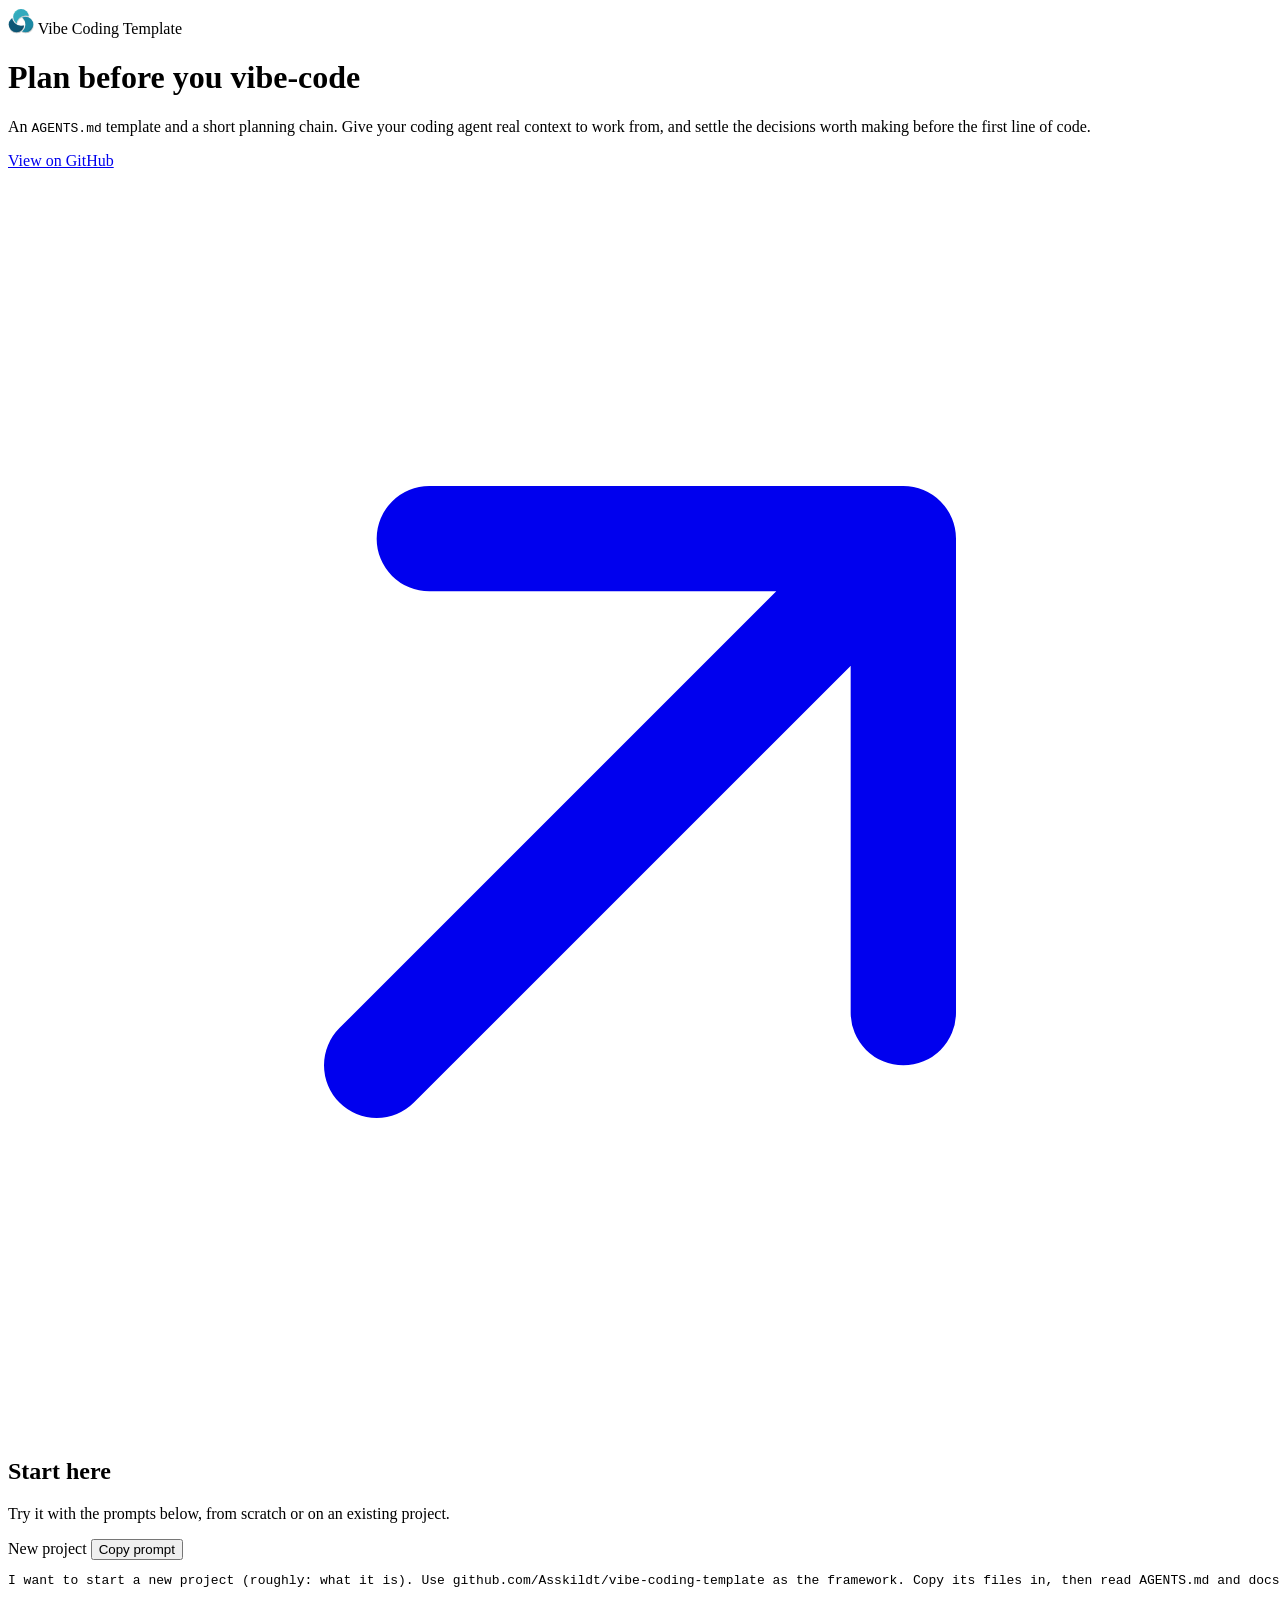
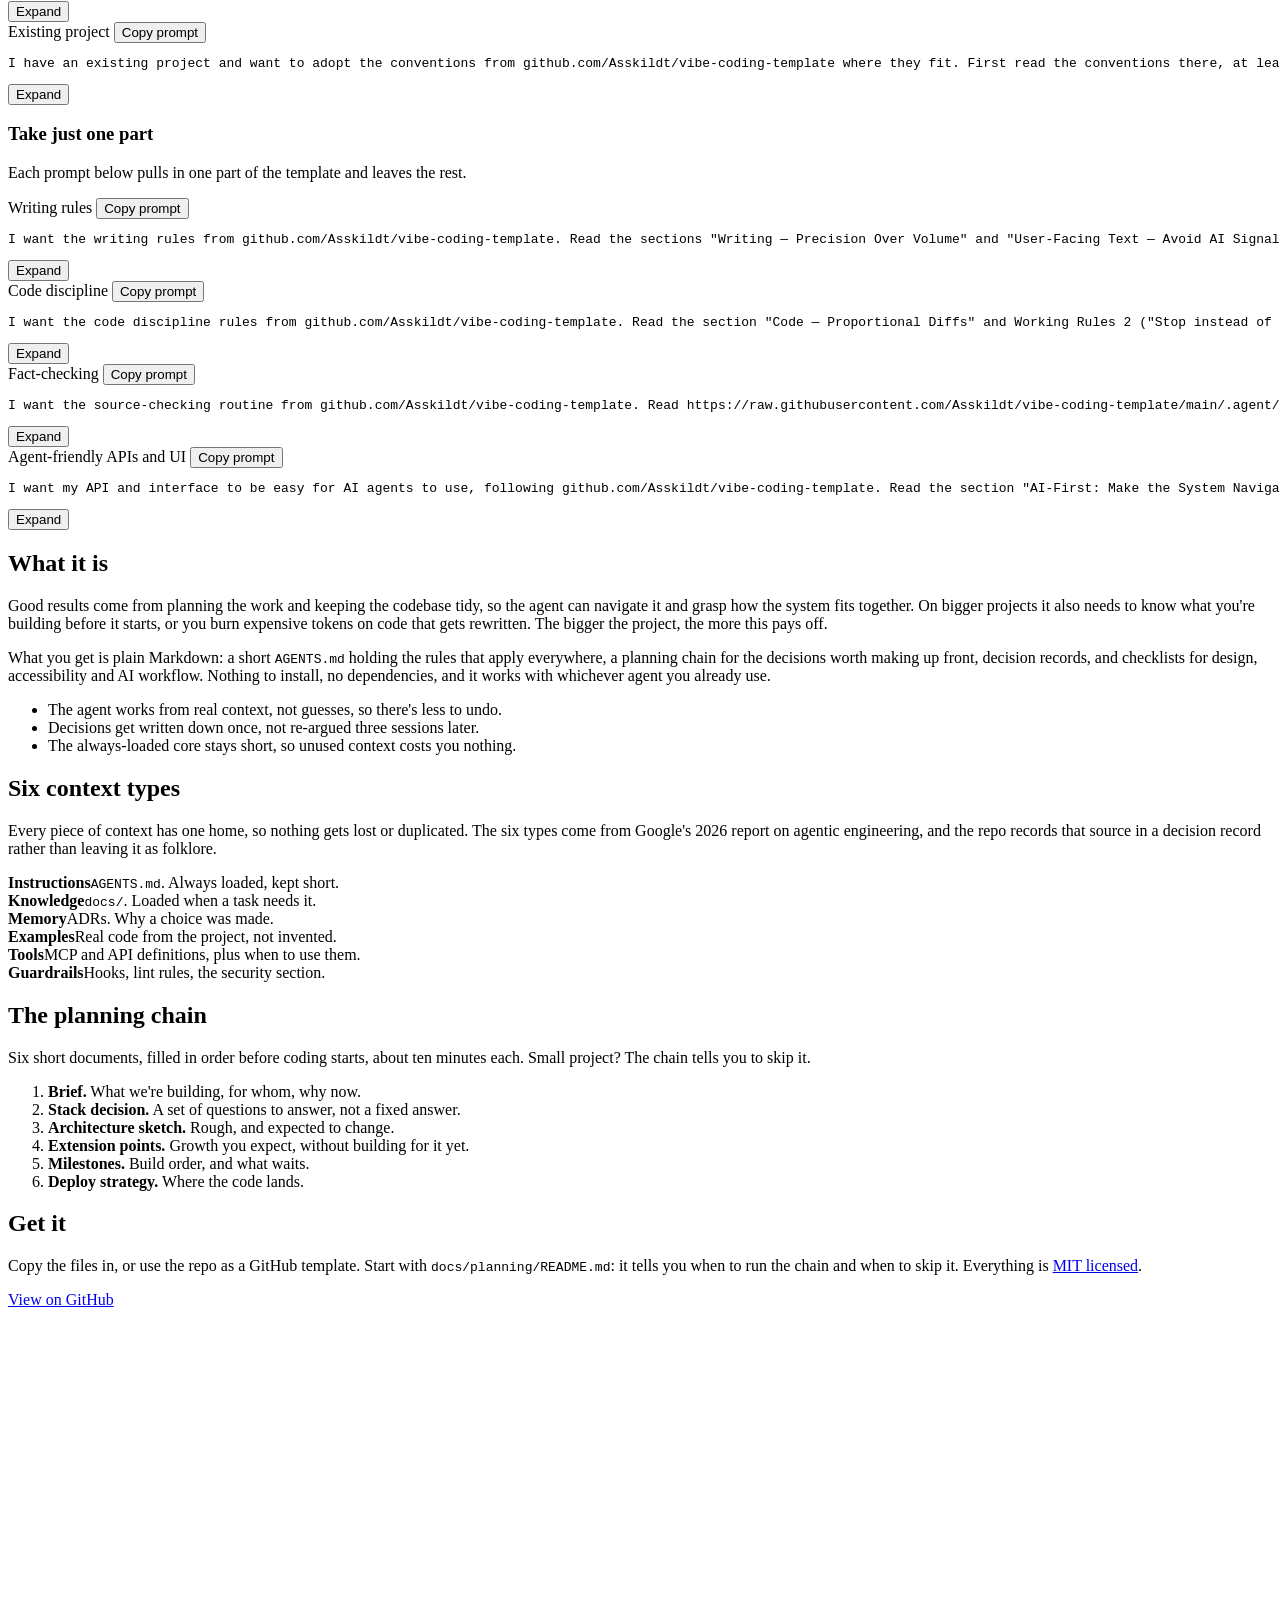
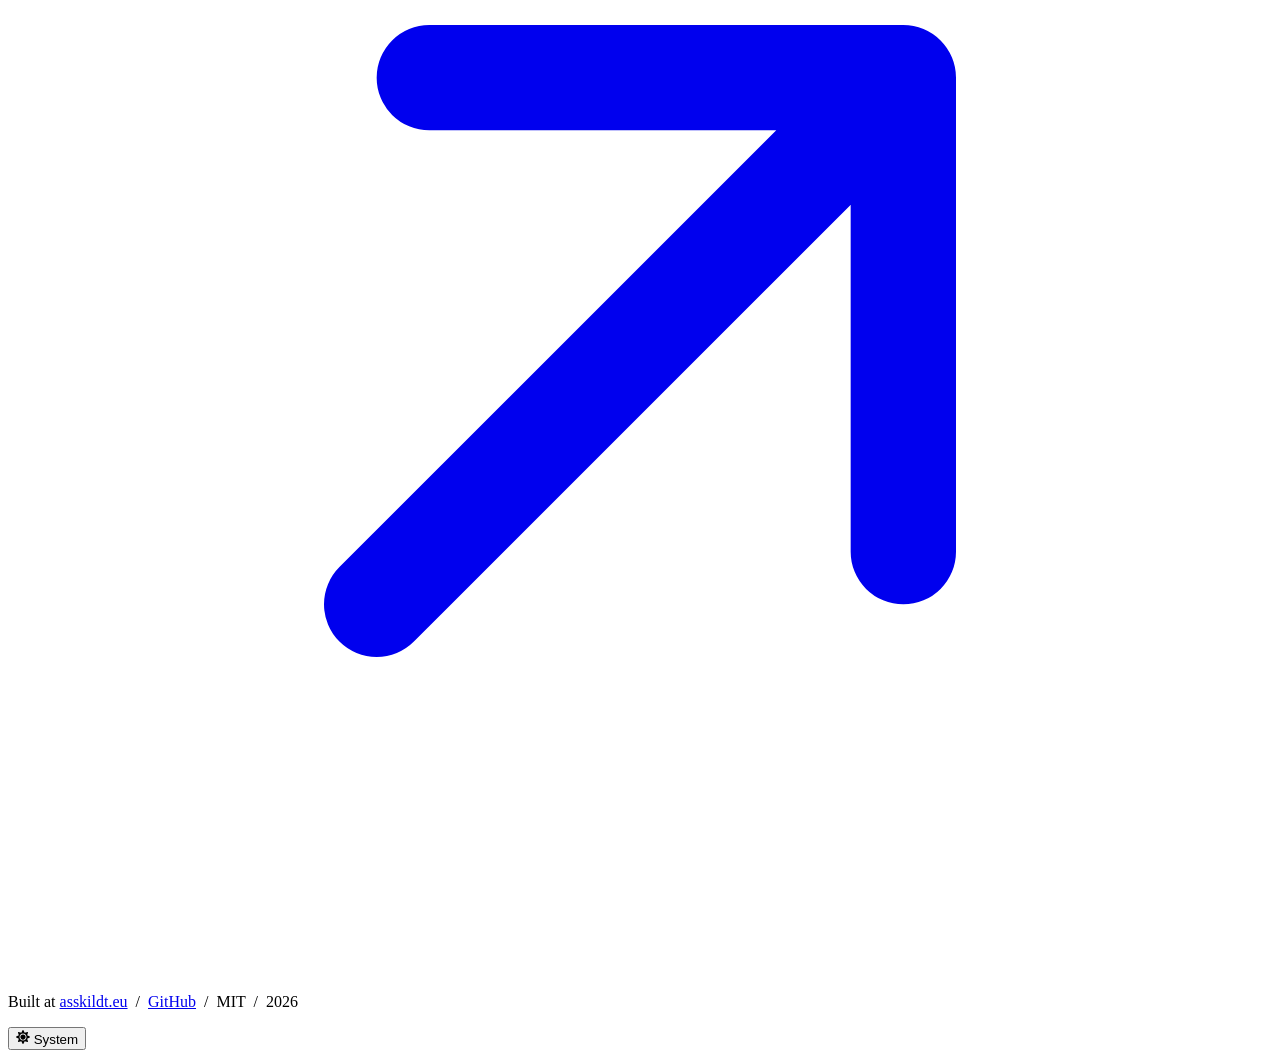
==== commit 72c571e2: "Use display name Vibe Coding Template, add SEO and sharing guidance" ====
--- a/web/index.html
+++ b/web/index.html
@@ -12,7 +12,7 @@
   <!-- Open Graph / Facebook -->
   <meta property="og:type" content="website">
   <meta property="og:url" content="https://vibe.asskildt.eu/">
-  <meta property="og:title" content="vibe-coding-template — plan before you vibe-code">
+  <meta property="og:title" content="Plan before you vibe-code | Vibe Coding Template">
   <meta property="og:description"
     content="An AGENTS.md template and a short planning chain. Give your coding agent real context to work from, and settle the decisions worth making before the first line of code.">
   <meta property="og:image" content="https://vibe.asskildt.eu/og-image.png">
@@ -20,19 +20,19 @@
   <meta property="og:image:width" content="1200">
   <meta property="og:image:height" content="630">
   <meta property="og:image:alt" content="vibe-coding-template: plan before you vibe-code.">
-  <meta property="og:site_name" content="vibe-coding-template">
+  <meta property="og:site_name" content="Vibe Coding Template">
   <meta property="og:locale" content="en_US">
 
   <!-- Twitter -->
   <meta name="twitter:card" content="summary_large_image">
   <meta name="twitter:url" content="https://vibe.asskildt.eu/">
-  <meta name="twitter:title" content="vibe-coding-template — plan before you vibe-code">
+  <meta name="twitter:title" content="Plan before you vibe-code | Vibe Coding Template">
   <meta name="twitter:description"
     content="An AGENTS.md template and a short planning chain. Give your coding agent real context to work from, before the first line of code.">
   <meta name="twitter:image" content="https://vibe.asskildt.eu/og-image.png">
   <meta name="twitter:image:alt" content="vibe-coding-template: plan before you vibe-code.">
 
-  <title>vibe-coding-template — plan before you vibe-code</title>
+  <title>Plan before you vibe-code | Vibe Coding Template</title>
   <link rel="canonical" href="https://vibe.asskildt.eu/">
   <link rel="alternate" type="text/markdown" href="/index.md">
   <link rel="icon" type="image/svg+xml" href="favicon.svg">
@@ -61,7 +61,7 @@
   {
     "@context": "https://schema.org",
     "@type": "SoftwareSourceCode",
-    "name": "vibe-coding-template",
+    "name": "Vibe Coding Template",
     "description": "A tool-agnostic AGENTS.md template for context engineering and planning before you vibe-code.",
     "codeRepository": "https://github.com/Asskildt/vibe-coding-template",
     "url": "https://vibe.asskildt.eu/",
@@ -84,8 +84,8 @@
   <header class="hero">
     <div class="hero-inner">
       <div class="eyebrow">
-        <img src="favicon.svg" alt="vibe-coding-template logo" width="26" height="26">
-        <span>vibe-coding-template</span>
+        <img src="favicon.svg" alt="Vibe Coding Template logo" width="26" height="26">
+        <span>Vibe Coding Template</span>
       </div>
       <h1>Plan before you vibe-code</h1>
       <p class="tagline">An <code>AGENTS.md</code> template and a short planning chain. Give your
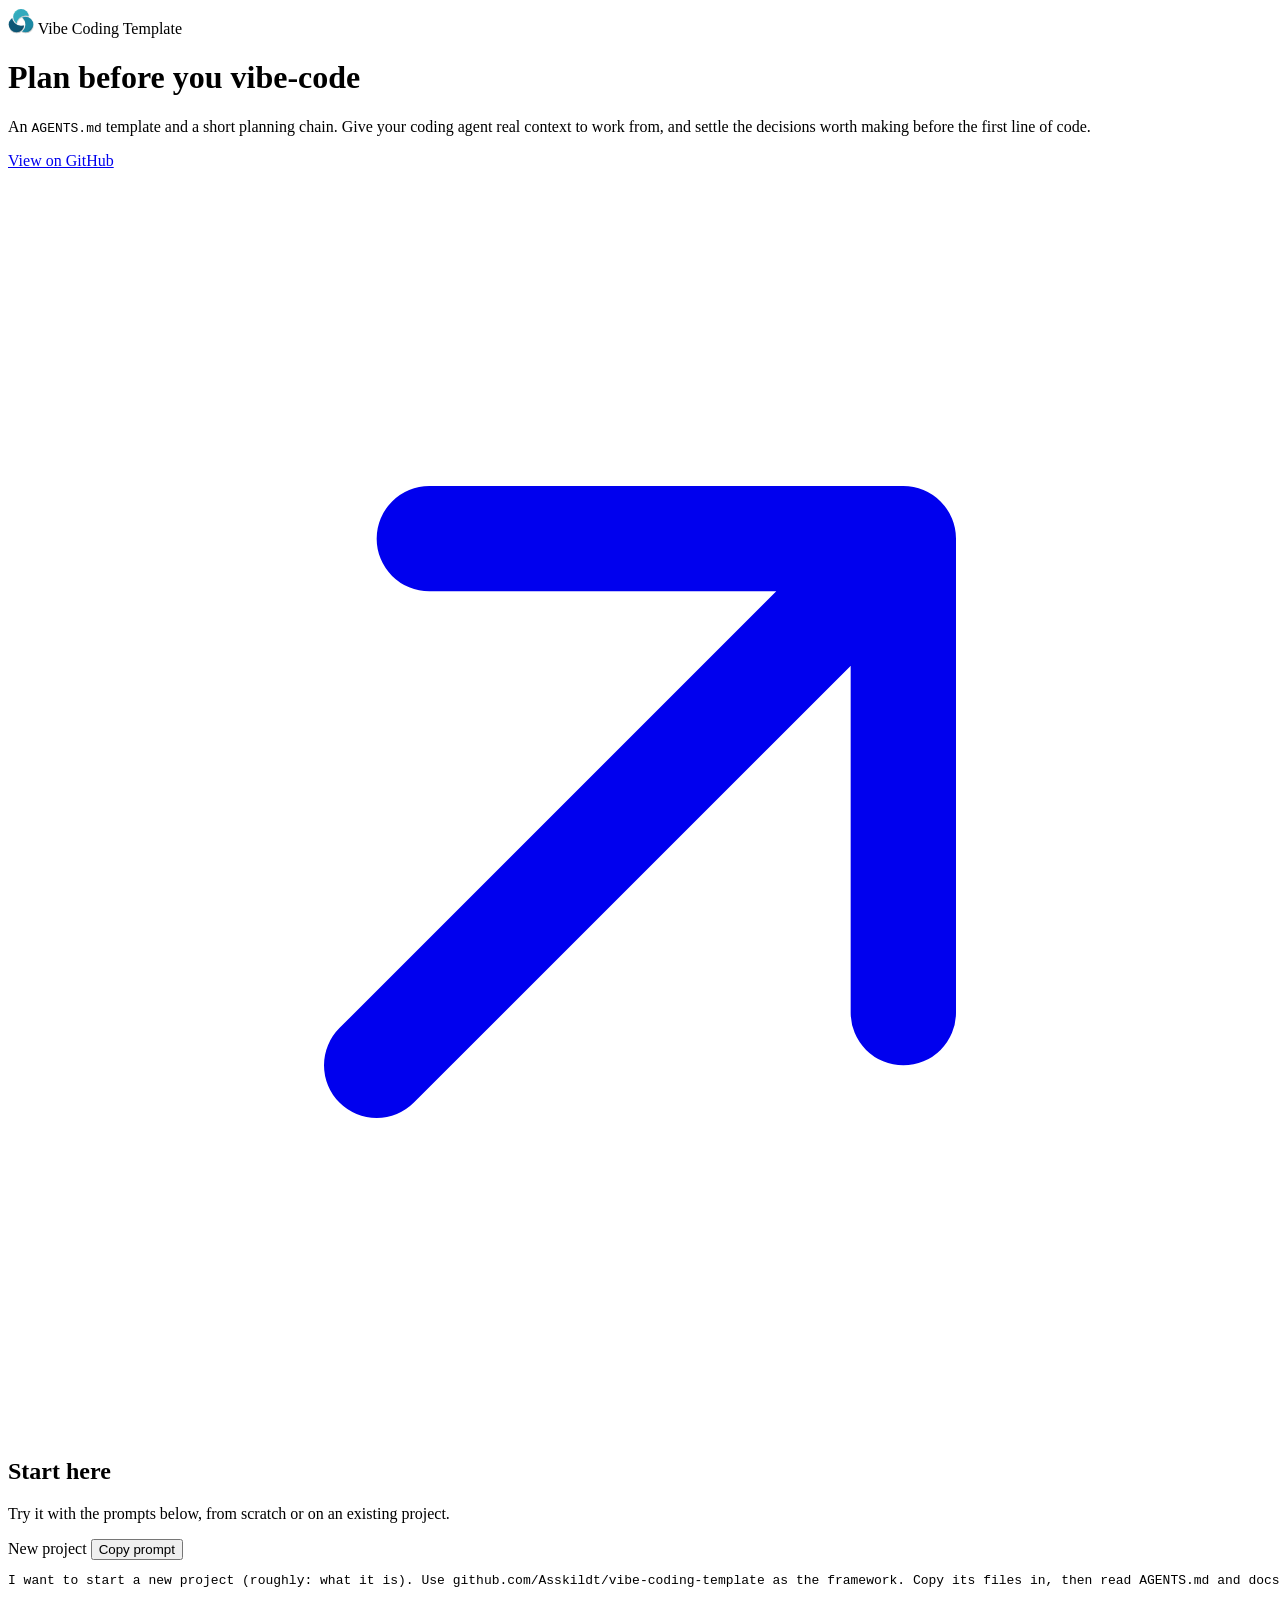
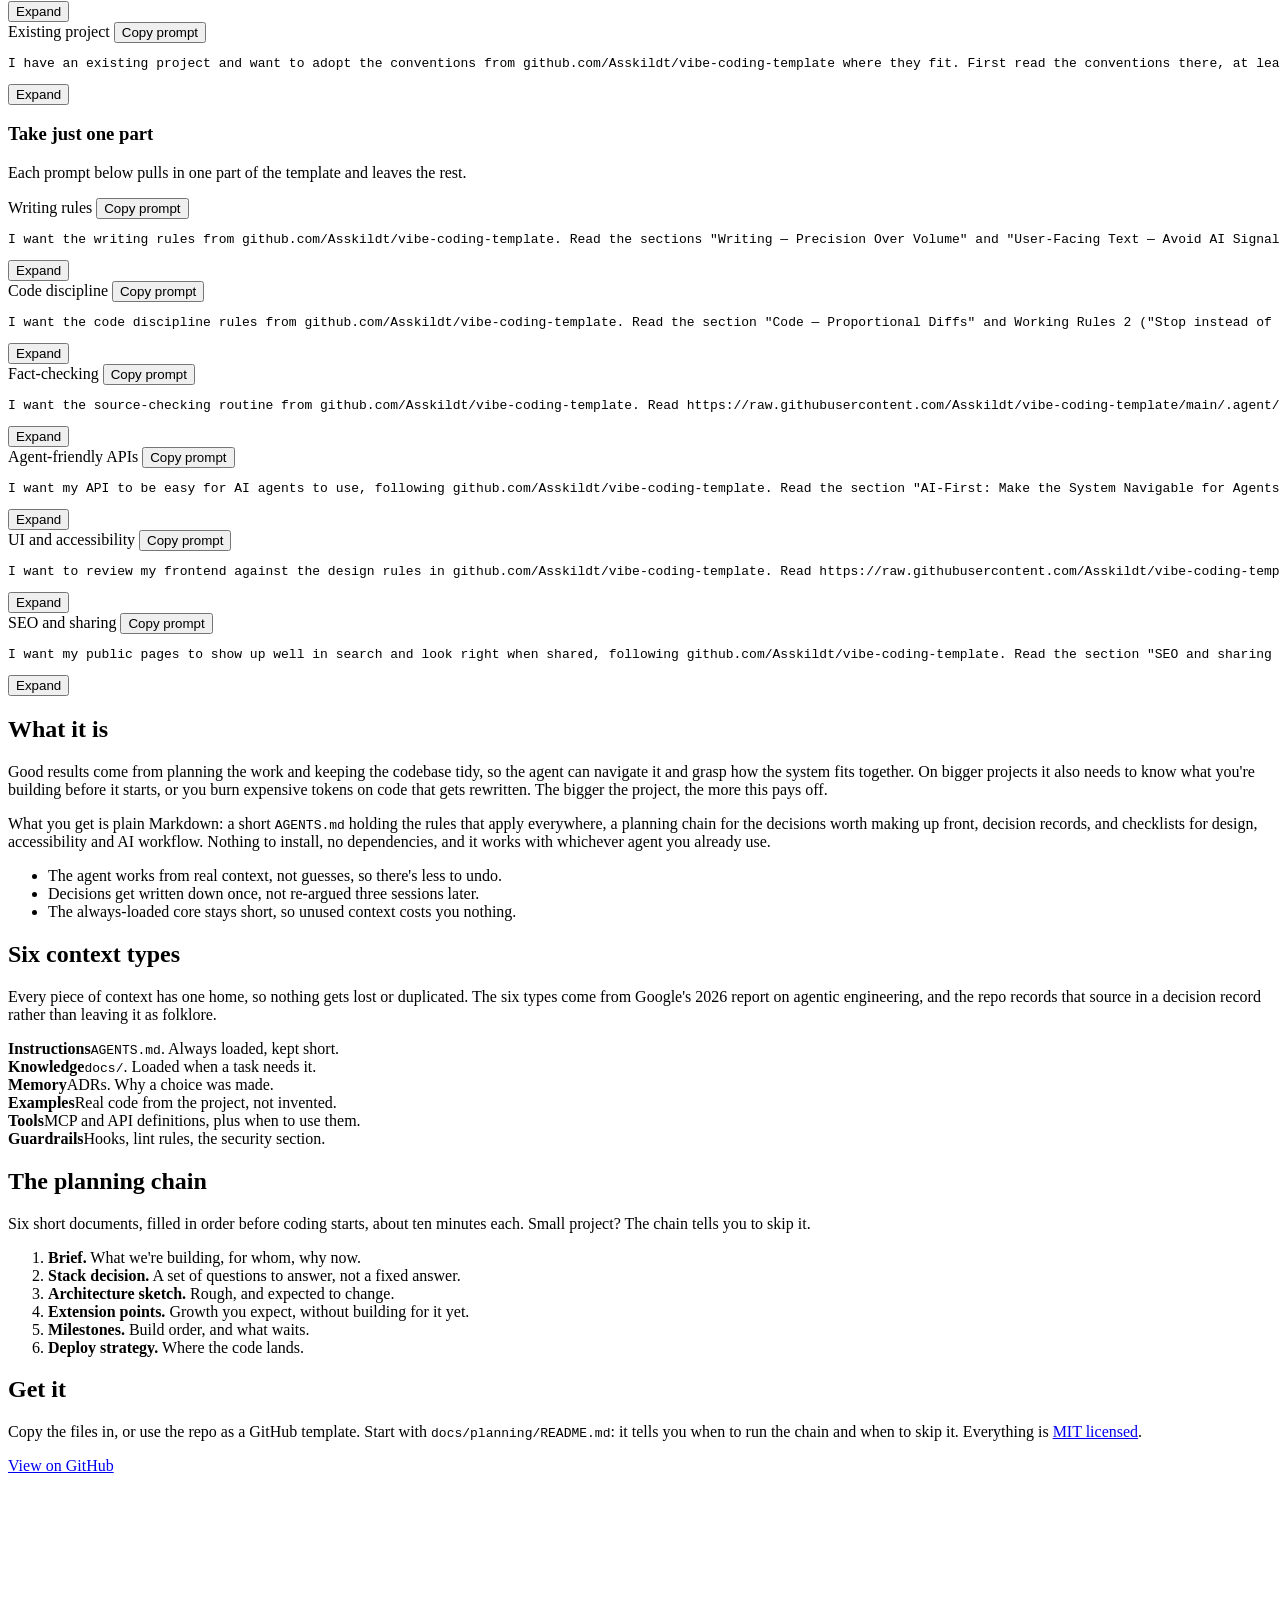
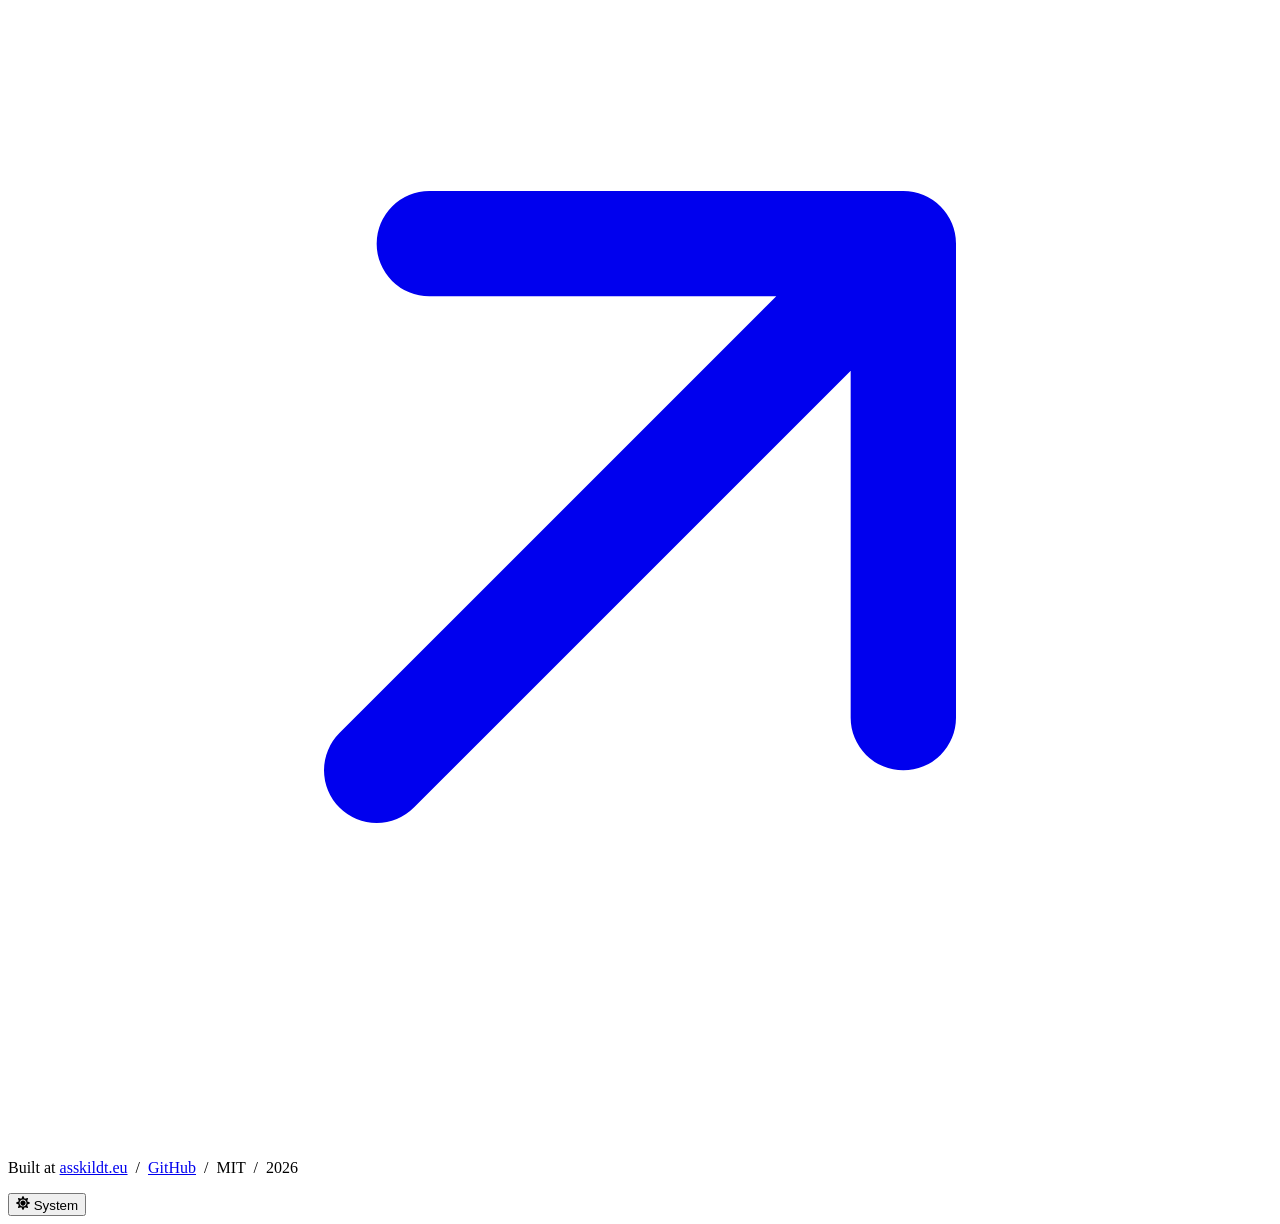
==== commit ed8a4b26: "Split API and UI prompts, add SEO and sharing prompt" ====
--- a/web/index.html
+++ b/web/index.html
@@ -164,13 +164,35 @@
 
       <div class="prompt">
         <div class="prompt-head">
-          <span class="prompt-label" id="l-api">Agent-friendly APIs and UI</span>
+          <span class="prompt-label" id="l-api">Agent-friendly APIs</span>
           <button class="copy" type="button" data-copy="p-api" aria-describedby="l-api">Copy prompt</button>
         </div>
         <div class="prompt-body">
-          <pre id="p-api">I want my API and interface to be easy for AI agents to use, following github.com/Asskildt/vibe-coding-template. Read the section "AI-First: Make the System Navigable for Agents" in https://raw.githubusercontent.com/Asskildt/vibe-coding-template/main/docs/backend.md and the section "Accessibility & machine-readability (baseline)" in https://raw.githubusercontent.com/Asskildt/vibe-coding-template/main/docs/design.md. Then read how my API returns errors, paginates lists and formats dates, enums and IDs, and how my frontend exposes controls, accessible names, state and URLs. Show me where they differ from those rules, starting with error responses that don't tell the caller what to do next. Propose changes in order of impact. Don't change anything until we've agreed.</pre>
+          <pre id="p-api">I want my API to be easy for AI agents to use, following github.com/Asskildt/vibe-coding-template. Read the section "AI-First: Make the System Navigable for Agents" in https://raw.githubusercontent.com/Asskildt/vibe-coding-template/main/docs/backend.md. Then read how my API actually returns errors, paginates lists and formats dates, enums and IDs. Show me where it differs from those rules, starting with error responses that don't tell the caller what to do next. Propose changes in order of impact. Don't change anything until we've agreed.</pre>
         </div>
         <button class="prompt-expand" type="button" aria-expanded="false" aria-controls="p-api" aria-describedby="l-api">Expand</button>
+      </div>
+
+      <div class="prompt">
+        <div class="prompt-head">
+          <span class="prompt-label" id="l-ui">UI and accessibility</span>
+          <button class="copy" type="button" data-copy="p-ui" aria-describedby="l-ui">Copy prompt</button>
+        </div>
+        <div class="prompt-body">
+          <pre id="p-ui">I want to review my frontend against the design rules in github.com/Asskildt/vibe-coding-template. Read https://raw.githubusercontent.com/Asskildt/vibe-coding-template/main/docs/design.md, mainly the sections "Your system (fill in — this is what the agent should match, not invent)", "Accessibility &amp; machine-readability (baseline)" and "Avoid AI Tells". Then read my actual UI code: styles, components and the main pages. Tell me whether I have a real design system or the agent is inventing one, and draft it from what the code already does if it's missing. Then list accessibility gaps and generic AI-looking patterns, worst first. Don't change anything until we've agreed.</pre>
+        </div>
+        <button class="prompt-expand" type="button" aria-expanded="false" aria-controls="p-ui" aria-describedby="l-ui">Expand</button>
+      </div>
+
+      <div class="prompt">
+        <div class="prompt-head">
+          <span class="prompt-label" id="l-seo">SEO and sharing</span>
+          <button class="copy" type="button" data-copy="p-seo" aria-describedby="l-seo">Copy prompt</button>
+        </div>
+        <div class="prompt-body">
+          <pre id="p-seo">I want my public pages to show up well in search and look right when shared, following github.com/Asskildt/vibe-coding-template. Read the section "SEO and sharing (public pages)" and the "Public, content-heavy pages" part of "Accessibility &amp; machine-readability (baseline)" in https://raw.githubusercontent.com/Asskildt/vibe-coding-template/main/docs/design.md. Then check each public page: title, description, canonical URL, Open Graph tags and image, structured data, sitemap.xml, robots.txt and llms.txt. Leave pages behind login out. Give me a short table of what's missing or wrong per page, and propose fixes. Don't change anything until we've agreed.</pre>
+        </div>
+        <button class="prompt-expand" type="button" aria-expanded="false" aria-controls="p-seo" aria-describedby="l-seo">Expand</button>
       </div>
     </section>
 
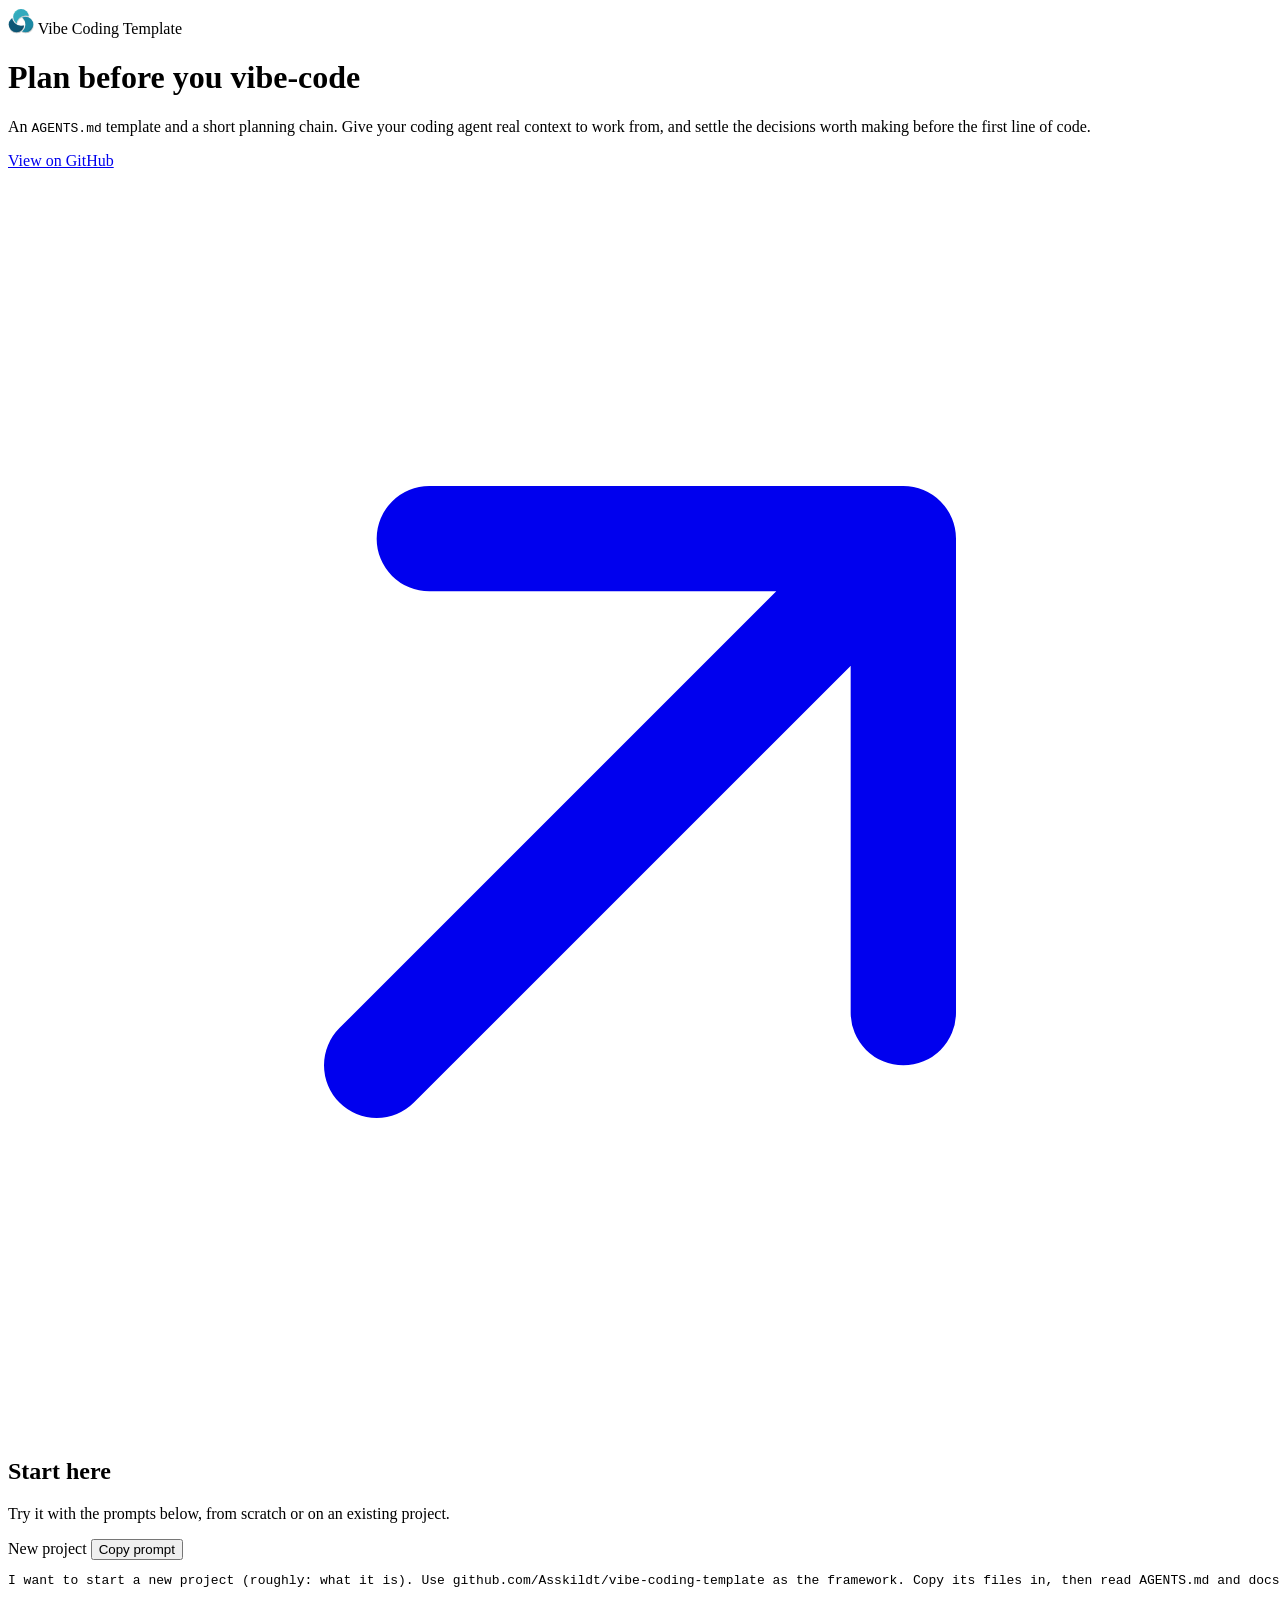
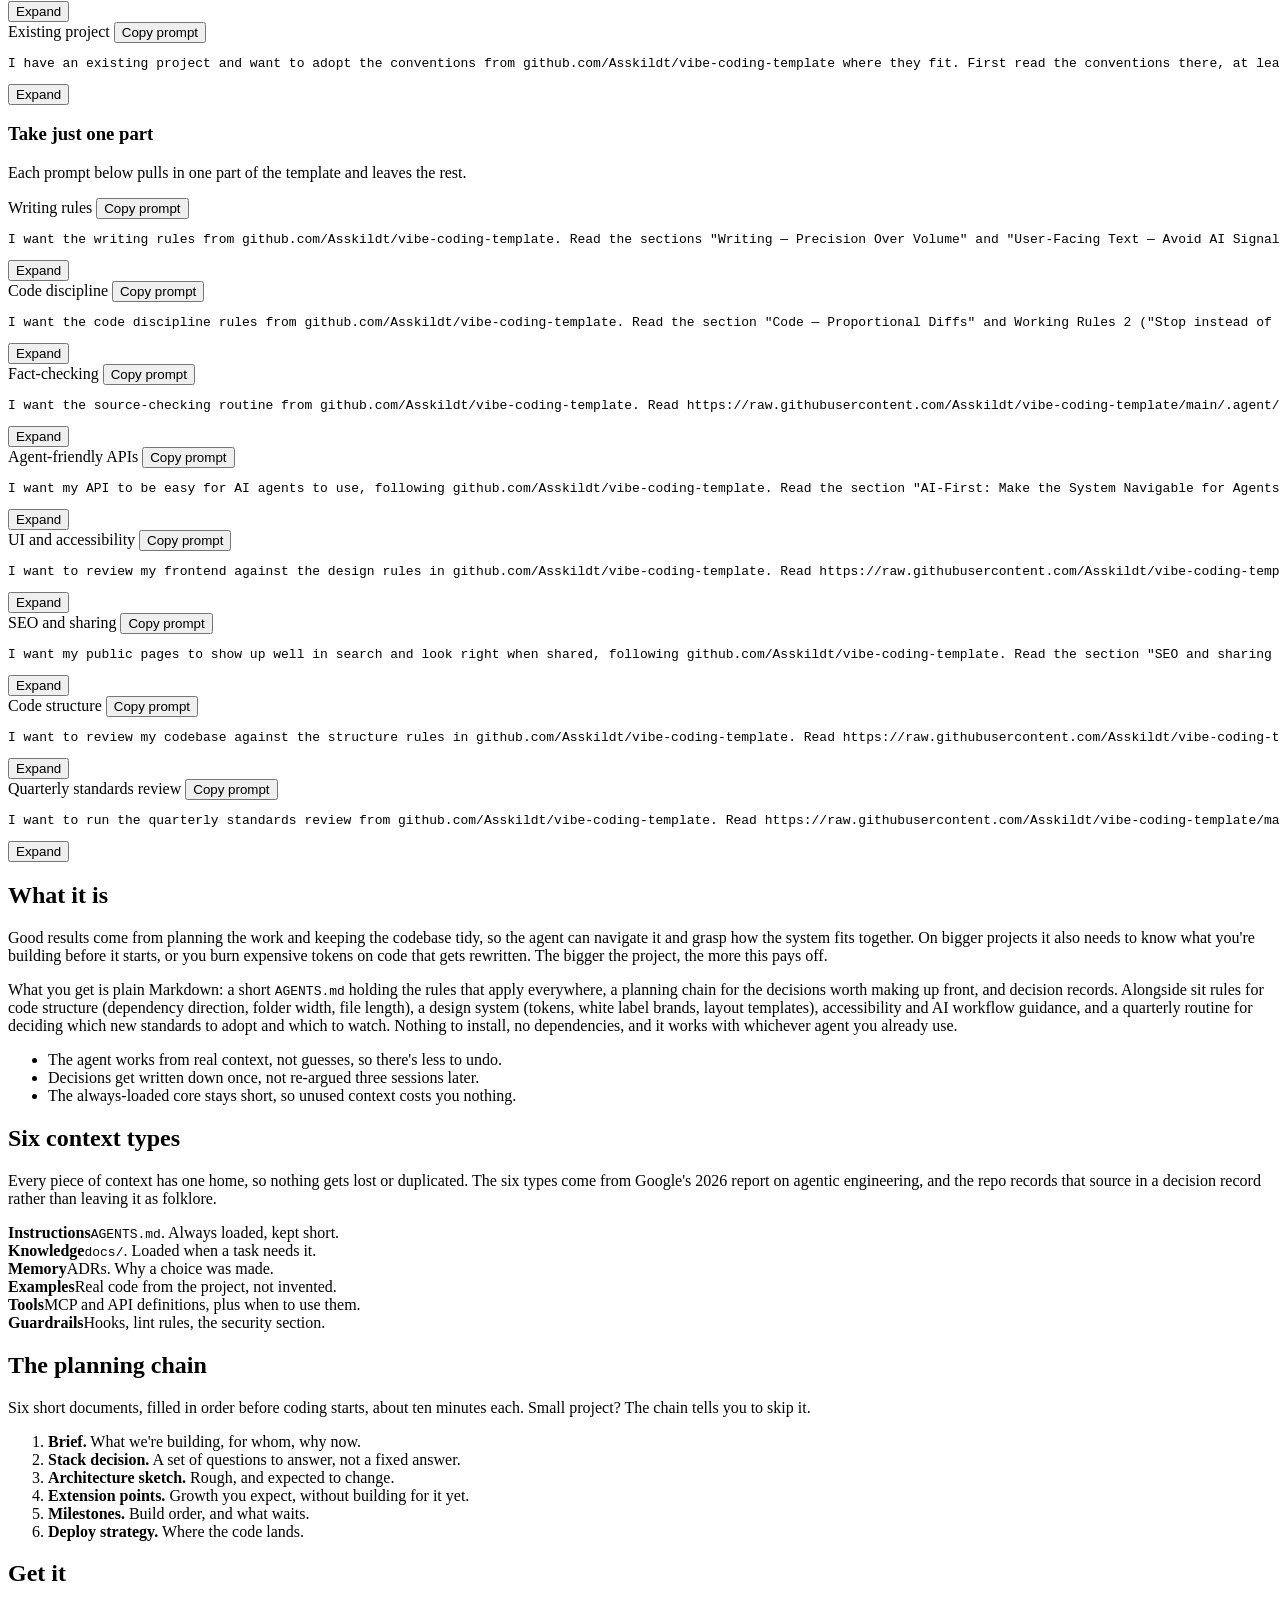
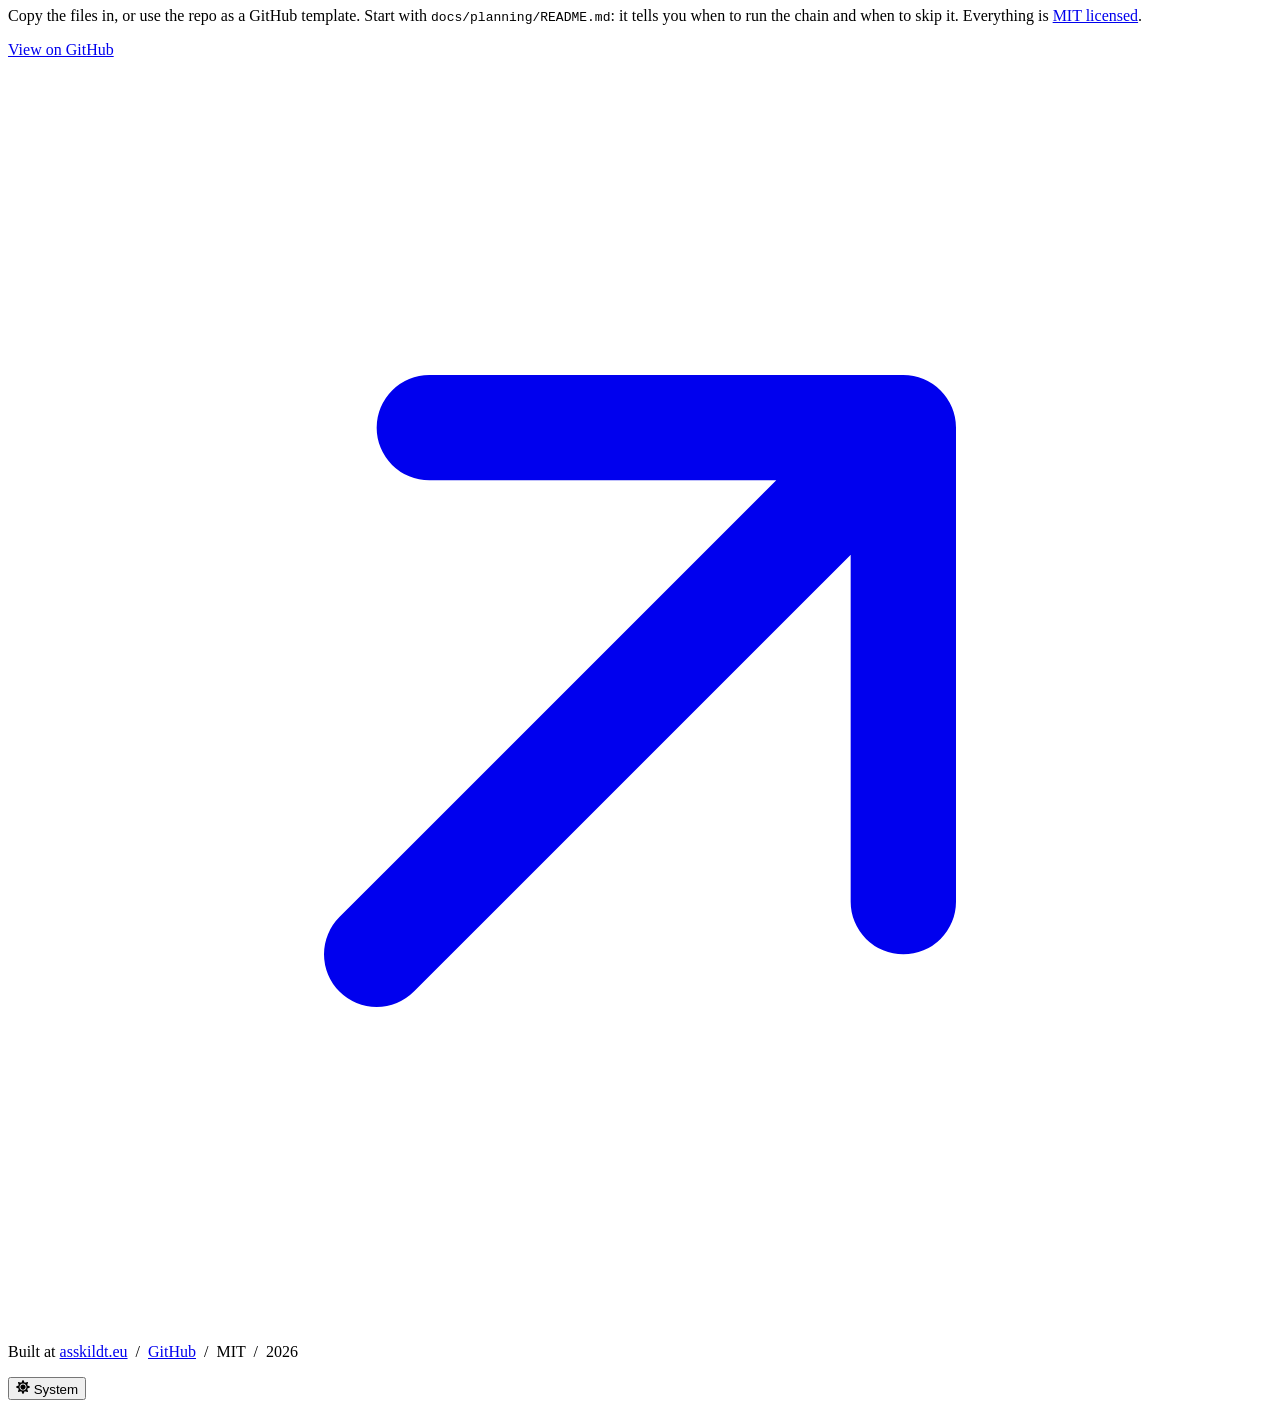
==== commit 89b1746f: "Add structure rules, split design system into docs/design/, add standards watchlist and new prompts" ====
--- a/web/index.html
+++ b/web/index.html
@@ -121,7 +121,7 @@
           <button class="copy" type="button" data-copy="p-existing" aria-describedby="l-existing">Copy prompt</button>
         </div>
         <div class="prompt-body">
-          <pre id="p-existing">I have an existing project and want to adopt the conventions from github.com/Asskildt/vibe-coding-template where they fit. First read the conventions there, at least AGENTS.md, docs/backend.md, docs/design.md, docs/ai-workflow.md, and docs/planning/README.md. Then read my project properly: not just the top-level files, but the real structure, the main modules, config, and any existing docs, so your read is grounded in how it actually works. Then talk it through with me: propose which conventions are worth adopting and which don't fit, and whether to copy files in or just borrow ideas. Don't change anything until we've agreed.</pre>
+          <pre id="p-existing">I have an existing project and want to adopt the conventions from github.com/Asskildt/vibe-coding-template where they fit. First read the conventions there, at least AGENTS.md, docs/structure.md, docs/backend.md, docs/design/README.md, docs/ai-workflow.md, and docs/planning/README.md. Then read my project properly: not just the top-level files, but the real structure, the main modules, config, and any existing docs, so your read is grounded in how it actually works. Then talk it through with me: propose which conventions are worth adopting and which don't fit, and whether to copy files in or just borrow ideas. Don't change anything until we've agreed.</pre>
         </div>
         <button class="prompt-expand" type="button" aria-expanded="false" aria-controls="p-existing" aria-describedby="l-existing">Expand</button>
       </div>
@@ -179,7 +179,7 @@
           <button class="copy" type="button" data-copy="p-ui" aria-describedby="l-ui">Copy prompt</button>
         </div>
         <div class="prompt-body">
-          <pre id="p-ui">I want to review my frontend against the design rules in github.com/Asskildt/vibe-coding-template. Read https://raw.githubusercontent.com/Asskildt/vibe-coding-template/main/docs/design.md, mainly the sections "Your system (fill in — this is what the agent should match, not invent)", "Accessibility &amp; machine-readability (baseline)" and "Avoid AI Tells". Then read my actual UI code: styles, components and the main pages. Tell me whether I have a real design system or the agent is inventing one, and draft it from what the code already does if it's missing. Then list accessibility gaps and generic AI-looking patterns, worst first. Don't change anything until we've agreed.</pre>
+          <pre id="p-ui">I want to review my frontend against the design rules in github.com/Asskildt/vibe-coding-template. Read https://raw.githubusercontent.com/Asskildt/vibe-coding-template/main/docs/design/README.md, then tokens.md, components.md, layouts.md, accessibility.md and ai-tells.md in the same folder. Start with the section "Your system (fill in: this is what the agent should match, not invent)" and pick the design tier that fits my project. Then read my actual UI code: styles, components and the main pages. Tell me whether I have a real design system or the agent is inventing one, and draft it from what the code already does if it's missing. Then list accessibility gaps and generic AI-looking patterns, worst first. Don't change anything until we've agreed.</pre>
         </div>
         <button class="prompt-expand" type="button" aria-expanded="false" aria-controls="p-ui" aria-describedby="l-ui">Expand</button>
       </div>
@@ -190,9 +190,31 @@
           <button class="copy" type="button" data-copy="p-seo" aria-describedby="l-seo">Copy prompt</button>
         </div>
         <div class="prompt-body">
-          <pre id="p-seo">I want my public pages to show up well in search and look right when shared, following github.com/Asskildt/vibe-coding-template. Read the section "SEO and sharing (public pages)" and the "Public, content-heavy pages" part of "Accessibility &amp; machine-readability (baseline)" in https://raw.githubusercontent.com/Asskildt/vibe-coding-template/main/docs/design.md. Then check each public page: title, description, canonical URL, Open Graph tags and image, structured data, sitemap.xml, robots.txt and llms.txt. Leave pages behind login out. Give me a short table of what's missing or wrong per page, and propose fixes. Don't change anything until we've agreed.</pre>
+          <pre id="p-seo">I want my public pages to show up well in search and look right when shared, following github.com/Asskildt/vibe-coding-template. Read the section "SEO and sharing (public pages)" in https://raw.githubusercontent.com/Asskildt/vibe-coding-template/main/docs/design/seo.md and the "Public, content-heavy pages" part of https://raw.githubusercontent.com/Asskildt/vibe-coding-template/main/docs/design/accessibility.md. Then check each public page: title, description, canonical URL, Open Graph tags and image, structured data, sitemap.xml, robots.txt and llms.txt. Leave pages behind login out. Give me a short table of what's missing or wrong per page, and propose fixes. Don't change anything until we've agreed.</pre>
         </div>
         <button class="prompt-expand" type="button" aria-expanded="false" aria-controls="p-seo" aria-describedby="l-seo">Expand</button>
+      </div>
+
+      <div class="prompt">
+        <div class="prompt-head">
+          <span class="prompt-label" id="l-structure">Code structure</span>
+          <button class="copy" type="button" data-copy="p-structure" aria-describedby="l-structure">Copy prompt</button>
+        </div>
+        <div class="prompt-body">
+          <pre id="p-structure">I want to review my codebase against the structure rules in github.com/Asskildt/vibe-coding-template. Read https://raw.githubusercontent.com/Asskildt/vibe-coding-template/main/docs/structure.md and rule 5 ("Short, focused files") in https://raw.githubusercontent.com/Asskildt/vibe-coding-template/main/AGENTS.md. Then read my actual folders and imports. Report where core code imports from feature modules, where a module reaches into another module's internal files, any import cycles, folders with more than 8 to 10 files at the same level, and files over roughly 300 lines. Give me a table with path and rule broken, worst first, and propose a fix for each. Tell me which check level in structure.md fits my project size. Don't change anything until we've agreed.</pre>
+        </div>
+        <button class="prompt-expand" type="button" aria-expanded="false" aria-controls="p-structure" aria-describedby="l-structure">Expand</button>
+      </div>
+
+      <div class="prompt">
+        <div class="prompt-head">
+          <span class="prompt-label" id="l-standards">Quarterly standards review</span>
+          <button class="copy" type="button" data-copy="p-standards" aria-describedby="l-standards">Copy prompt</button>
+        </div>
+        <div class="prompt-body">
+          <pre id="p-standards">I want to run the quarterly standards review from github.com/Asskildt/vibe-coding-template. Read https://raw.githubusercontent.com/Asskildt/vibe-coding-template/main/docs/standards/README.md and https://raw.githubusercontent.com/Asskildt/vibe-coding-template/main/docs/standards/watchlist.md. Re-check every row in the watchlist against its primary source on the web, not from memory. Mark anything you can't confirm as unverified. Propose which rows to move between Adopted, Optional, Watching and Rejected using the switching-cost rule, with a one-line reason for each. Then search for new standards in the areas the template covers and suggest candidates. Show me the proposed changes before you edit any file.</pre>
+        </div>
+        <button class="prompt-expand" type="button" aria-expanded="false" aria-controls="p-standards" aria-describedby="l-standards">Expand</button>
       </div>
     </section>
 
@@ -203,9 +225,12 @@
         what you're building before it starts, or you burn expensive tokens on code that gets
         rewritten. The bigger the project, the more this pays off.</p>
       <p>What you get is plain Markdown: a short <code>AGENTS.md</code> holding the rules that apply
-        everywhere, a planning chain for the decisions worth making up front, decision records, and
-        checklists for design, accessibility and AI workflow. Nothing to install, no dependencies,
-        and it works with whichever agent you already use.</p>
+        everywhere, a planning chain for the decisions worth making up front, and decision records.
+        Alongside sit rules for code structure (dependency direction, folder width, file length), a
+        design system (tokens, white label brands, layout templates), accessibility and AI workflow
+        guidance, and a quarterly routine for deciding which new standards to adopt and which to
+        watch. Nothing to install, no dependencies, and it works with whichever agent you already
+        use.</p>
       <ul class="why">
         <li>The agent works from real context, not guesses, so there's less to undo.</li>
         <li>Decisions get written down once, not re-argued three sessions later.</li>
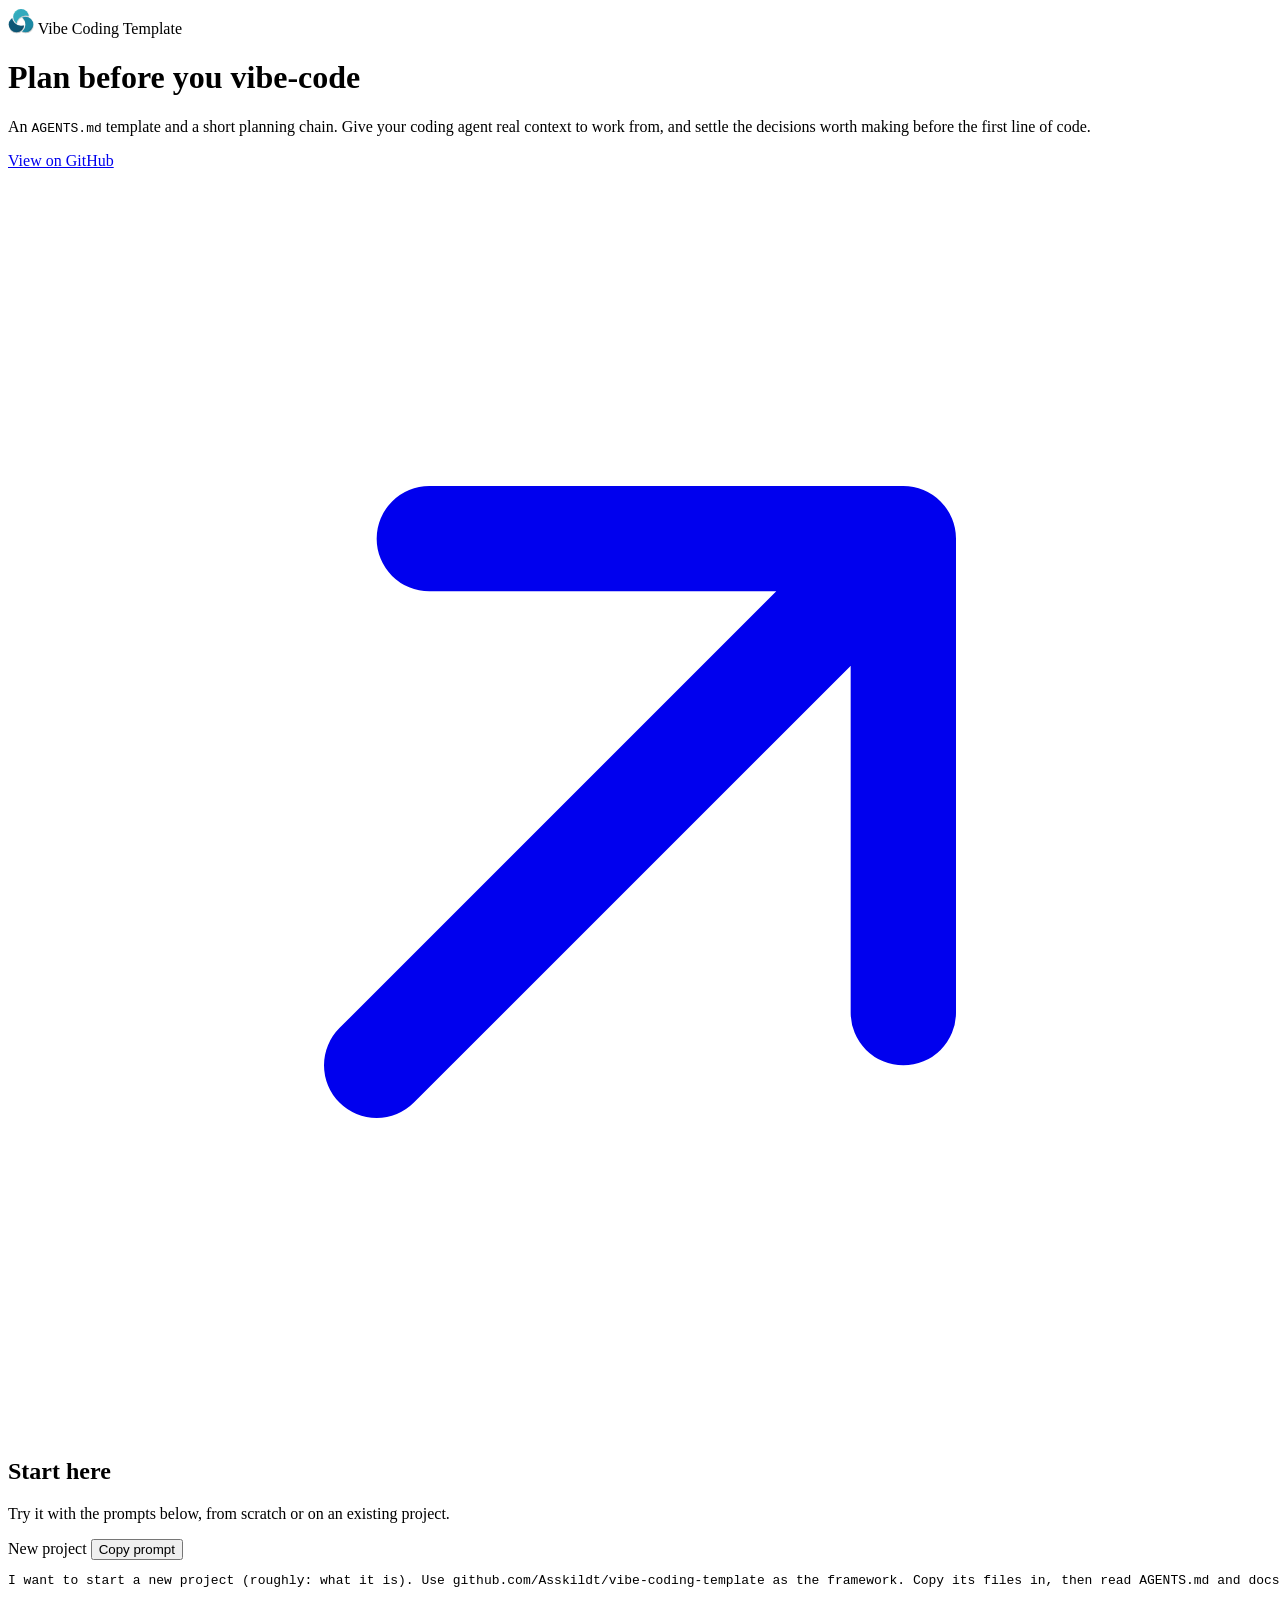
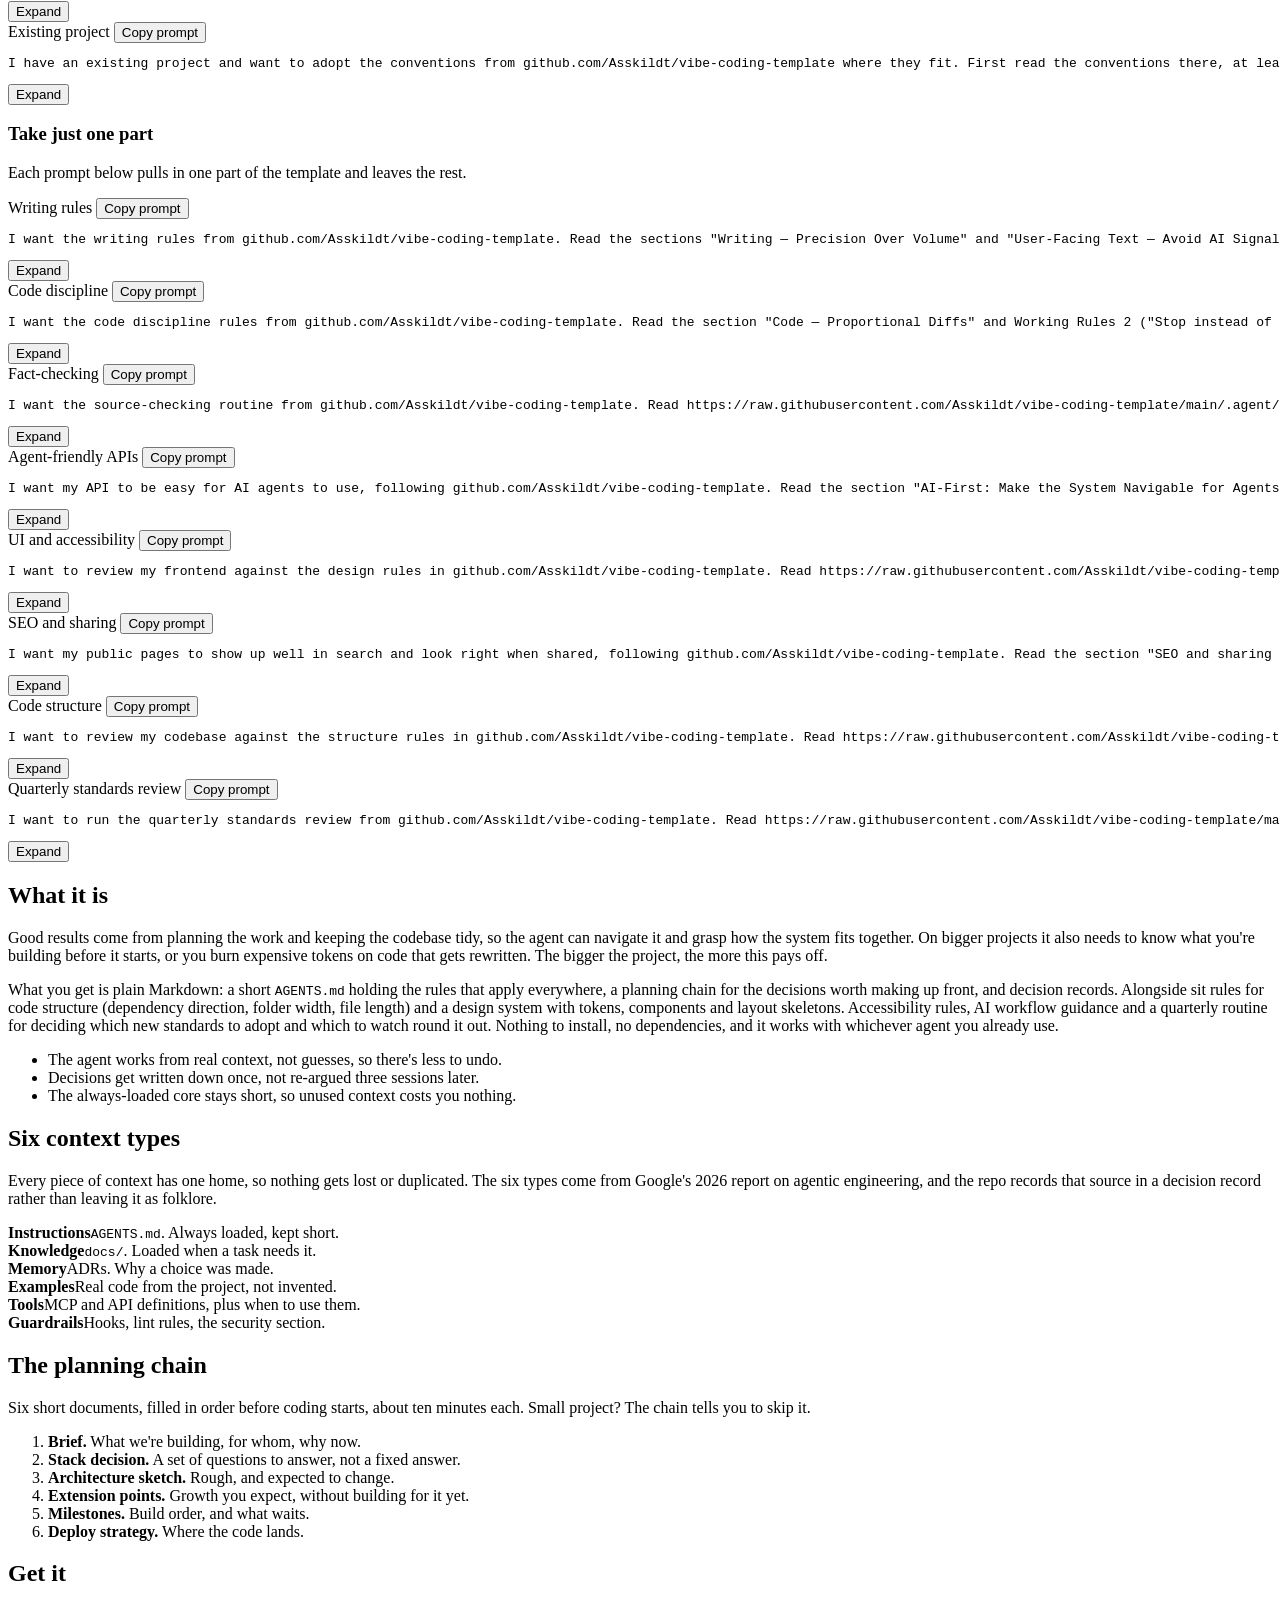
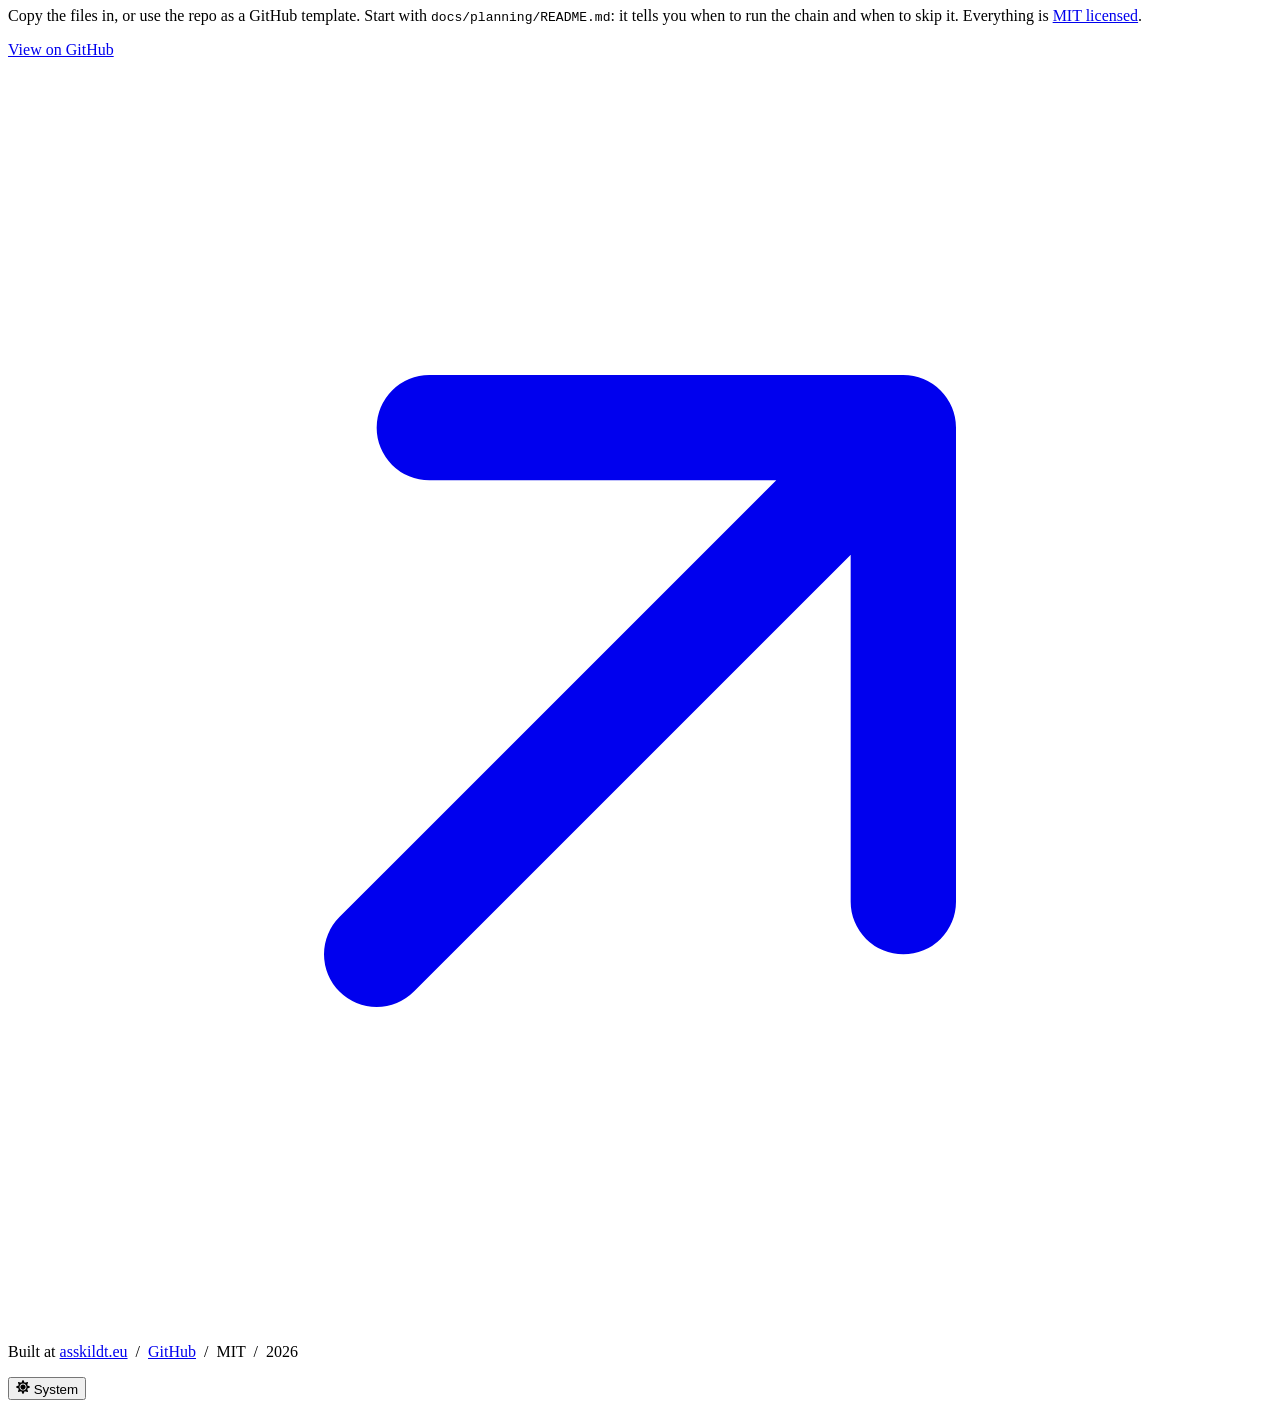
==== commit 3a44d6f6: "Drop white label default, add layout skeletons, request flow and prompt reference check" ====
--- a/web/index.html
+++ b/web/index.html
@@ -201,7 +201,7 @@
           <button class="copy" type="button" data-copy="p-structure" aria-describedby="l-structure">Copy prompt</button>
         </div>
         <div class="prompt-body">
-          <pre id="p-structure">I want to review my codebase against the structure rules in github.com/Asskildt/vibe-coding-template. Read https://raw.githubusercontent.com/Asskildt/vibe-coding-template/main/docs/structure.md and rule 5 ("Short, focused files") in https://raw.githubusercontent.com/Asskildt/vibe-coding-template/main/AGENTS.md. Then read my actual folders and imports. Report where core code imports from feature modules, where a module reaches into another module's internal files, any import cycles, folders with more than 8 to 10 files at the same level, and files over roughly 300 lines. Give me a table with path and rule broken, worst first, and propose a fix for each. Tell me which check level in structure.md fits my project size. Don't change anything until we've agreed.</pre>
+          <pre id="p-structure">I want to review my codebase against the structure rules in github.com/Asskildt/vibe-coding-template. Read https://raw.githubusercontent.com/Asskildt/vibe-coding-template/main/docs/structure.md and rule 5 ("Short, focused files") in https://raw.githubusercontent.com/Asskildt/vibe-coding-template/main/AGENTS.md. Then read my actual folders and imports. Report where core code imports from feature modules, where a module reaches into another module's internal files, any import cycles, folders with 10 or more files at the same level, and files over roughly 300 lines. Give me a table with path and rule broken, worst first, and propose a fix for each. Tell me which structure tier (A, B or C) in structure.md fits my project size. Don't change anything until we've agreed.</pre>
         </div>
         <button class="prompt-expand" type="button" aria-expanded="false" aria-controls="p-structure" aria-describedby="l-structure">Expand</button>
       </div>
@@ -212,7 +212,7 @@
           <button class="copy" type="button" data-copy="p-standards" aria-describedby="l-standards">Copy prompt</button>
         </div>
         <div class="prompt-body">
-          <pre id="p-standards">I want to run the quarterly standards review from github.com/Asskildt/vibe-coding-template. Read https://raw.githubusercontent.com/Asskildt/vibe-coding-template/main/docs/standards/README.md and https://raw.githubusercontent.com/Asskildt/vibe-coding-template/main/docs/standards/watchlist.md. Re-check every row in the watchlist against its primary source on the web, not from memory. Mark anything you can't confirm as unverified. Propose which rows to move between Adopted, Optional, Watching and Rejected using the switching-cost rule, with a one-line reason for each. Then search for new standards in the areas the template covers and suggest candidates. Show me the proposed changes before you edit any file.</pre>
+          <pre id="p-standards">I want to run the quarterly standards review from github.com/Asskildt/vibe-coding-template. Read https://raw.githubusercontent.com/Asskildt/vibe-coding-template/main/docs/standards/README.md and https://raw.githubusercontent.com/Asskildt/vibe-coding-template/main/docs/standards/watchlist.md. Re-check every row in my project's copy of the watchlist (docs/standards/watchlist.md) against its primary source on the web, not from memory. Mark anything you can't confirm as unverified. Propose which rows to move between Adopted, Optional, Watching and Rejected using the switching-cost rule, with a one-line reason for each. Then search for new standards in the areas the template covers and suggest candidates. Show me the proposed changes before you edit any file in my project.</pre>
         </div>
         <button class="prompt-expand" type="button" aria-expanded="false" aria-controls="p-standards" aria-describedby="l-standards">Expand</button>
       </div>
@@ -226,11 +226,11 @@
         rewritten. The bigger the project, the more this pays off.</p>
       <p>What you get is plain Markdown: a short <code>AGENTS.md</code> holding the rules that apply
         everywhere, a planning chain for the decisions worth making up front, and decision records.
-        Alongside sit rules for code structure (dependency direction, folder width, file length), a
-        design system (tokens, white label brands, layout templates), accessibility and AI workflow
-        guidance, and a quarterly routine for deciding which new standards to adopt and which to
-        watch. Nothing to install, no dependencies, and it works with whichever agent you already
-        use.</p>
+        Alongside sit rules for code structure (dependency direction, folder width, file length)
+        and a design system with tokens, components and layout skeletons. Accessibility rules, AI
+        workflow guidance and a quarterly routine for deciding which new standards to adopt and
+        which to watch round it out. Nothing to install, no dependencies, and it works with
+        whichever agent you already use.</p>
       <ul class="why">
         <li>The agent works from real context, not guesses, so there's less to undo.</li>
         <li>Decisions get written down once, not re-argued three sessions later.</li>
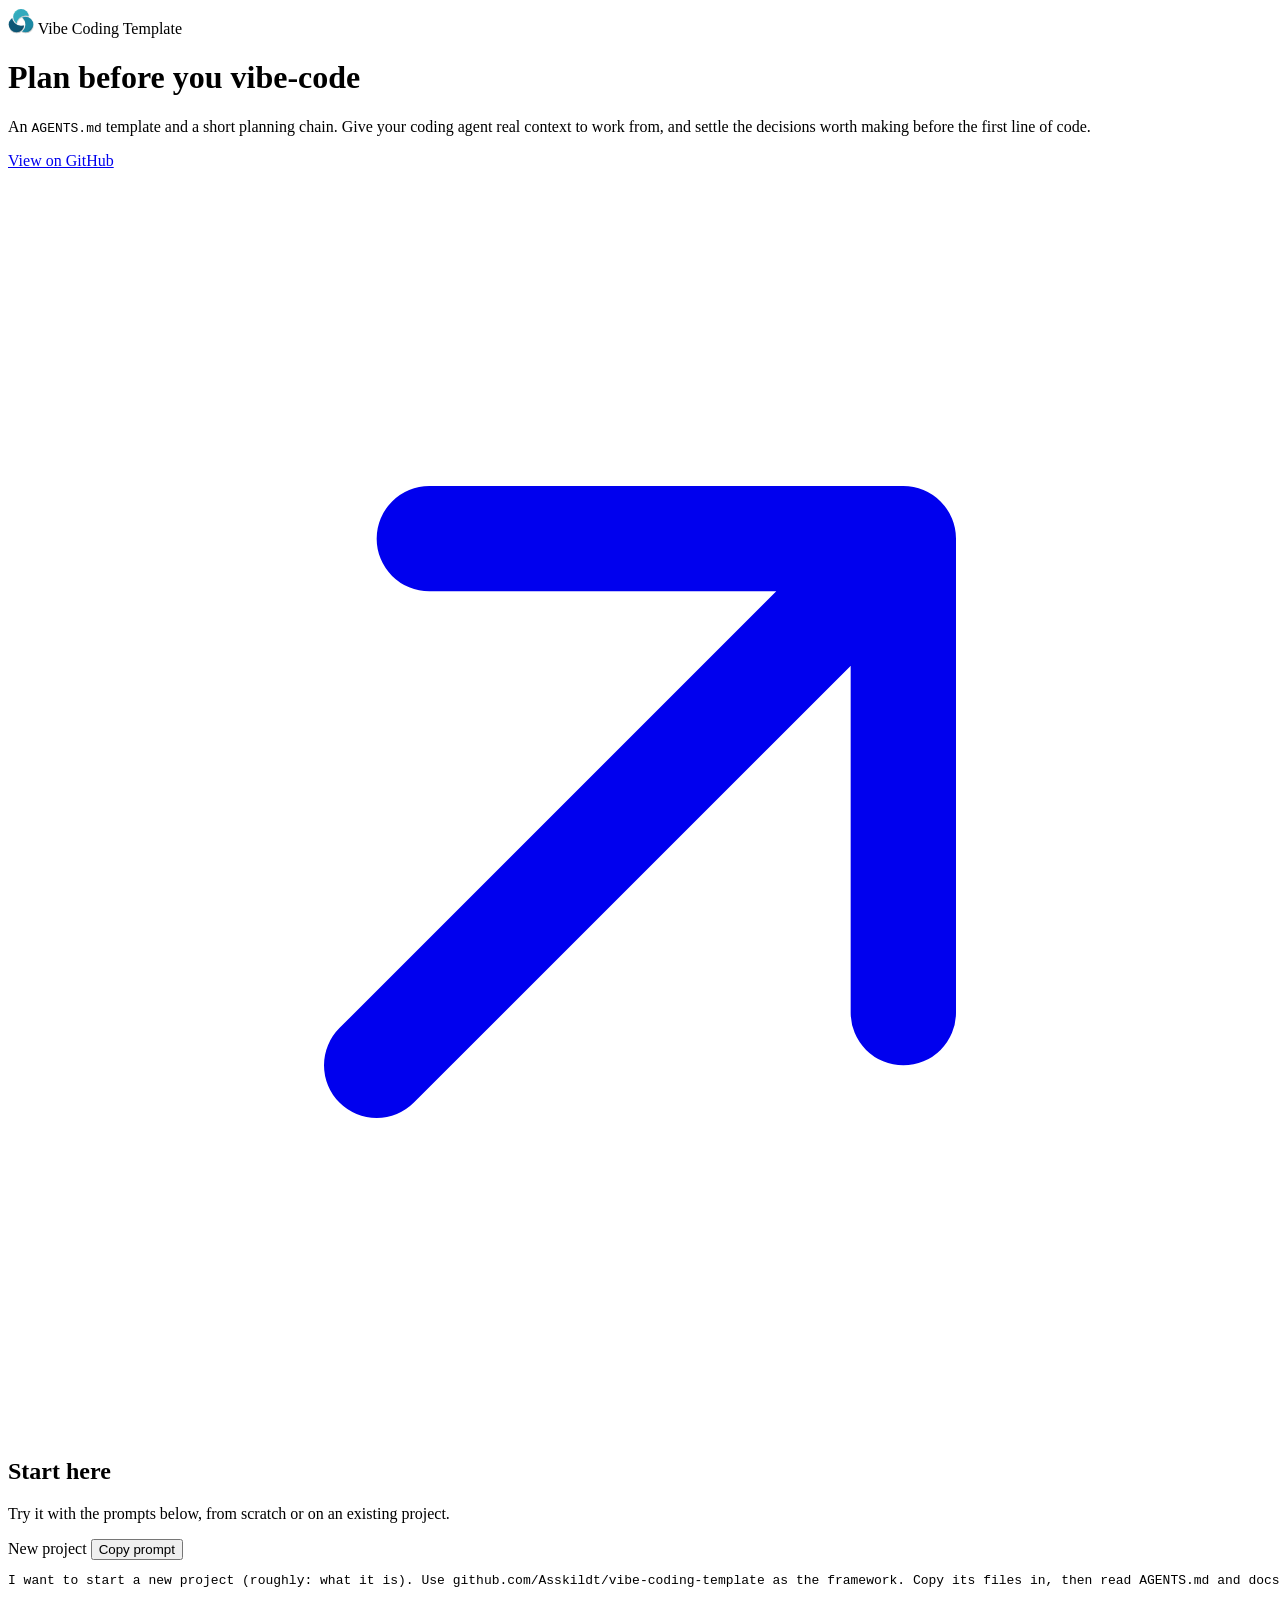
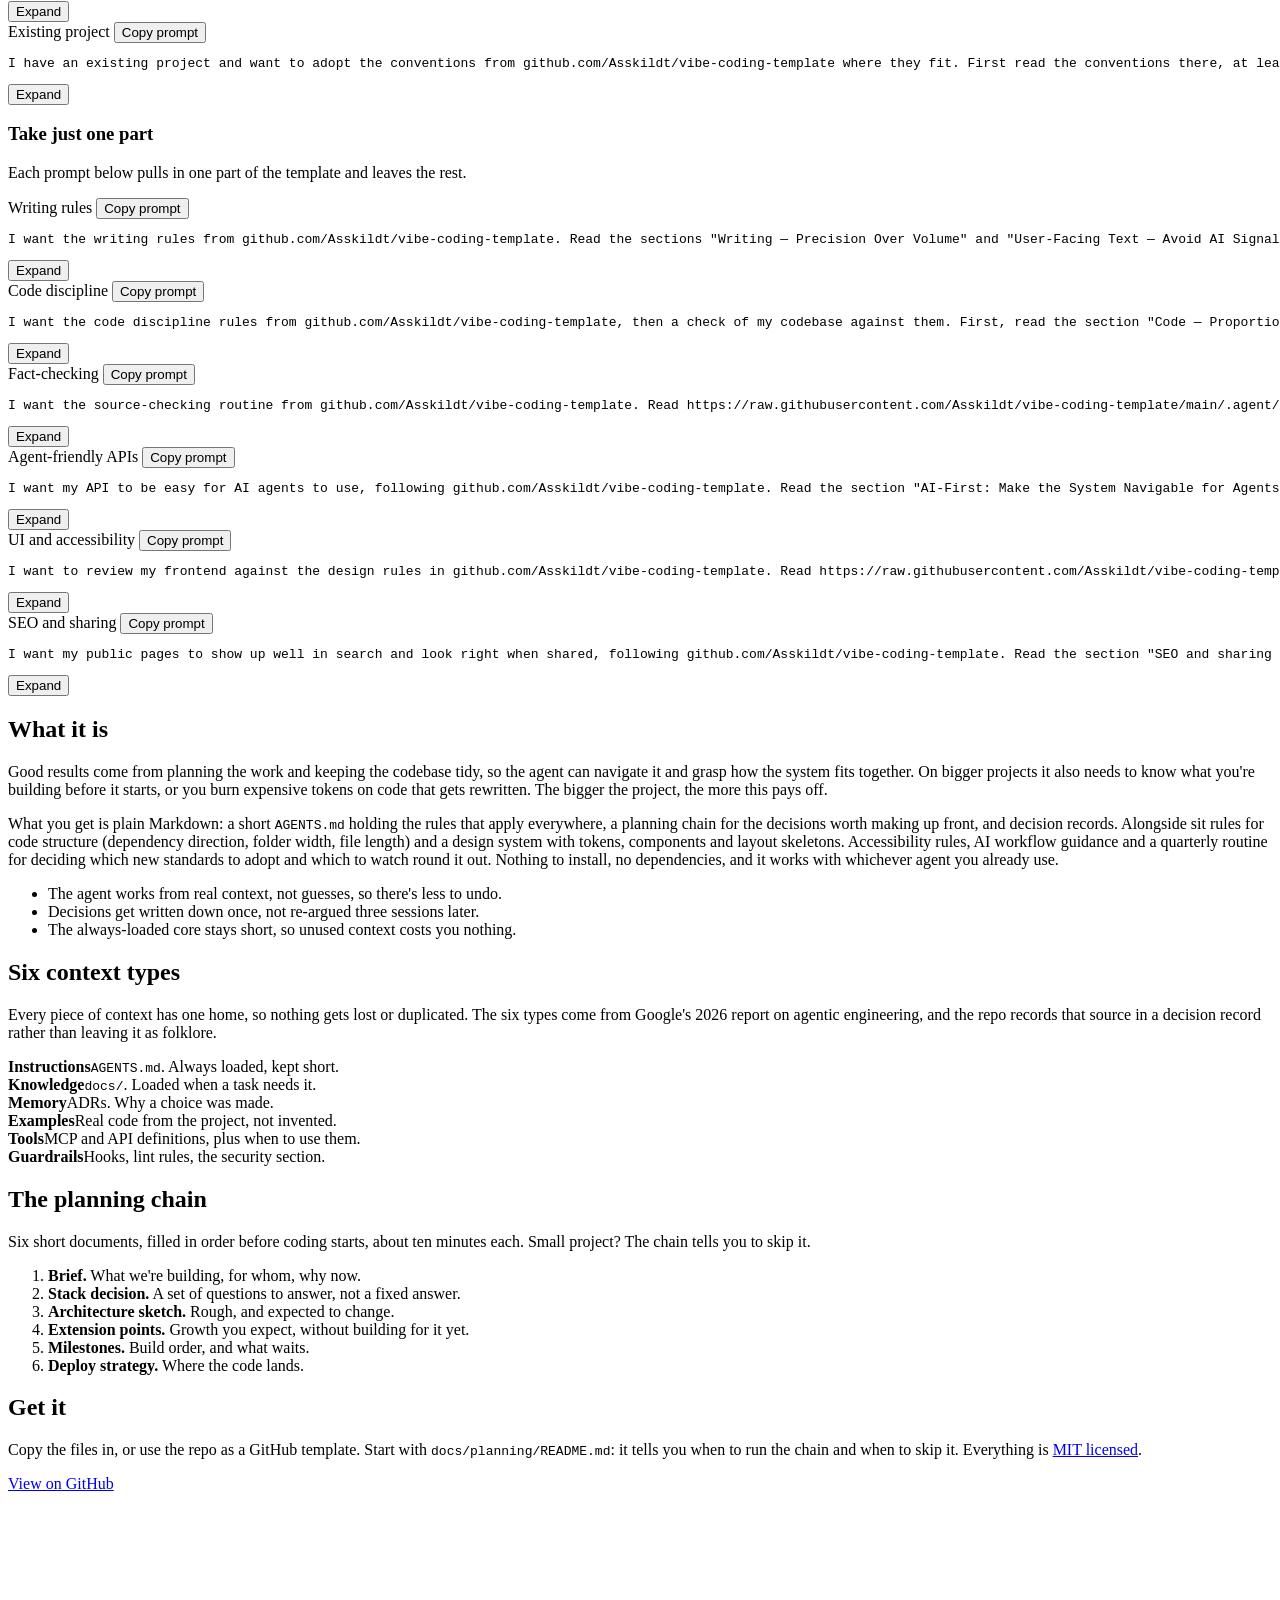
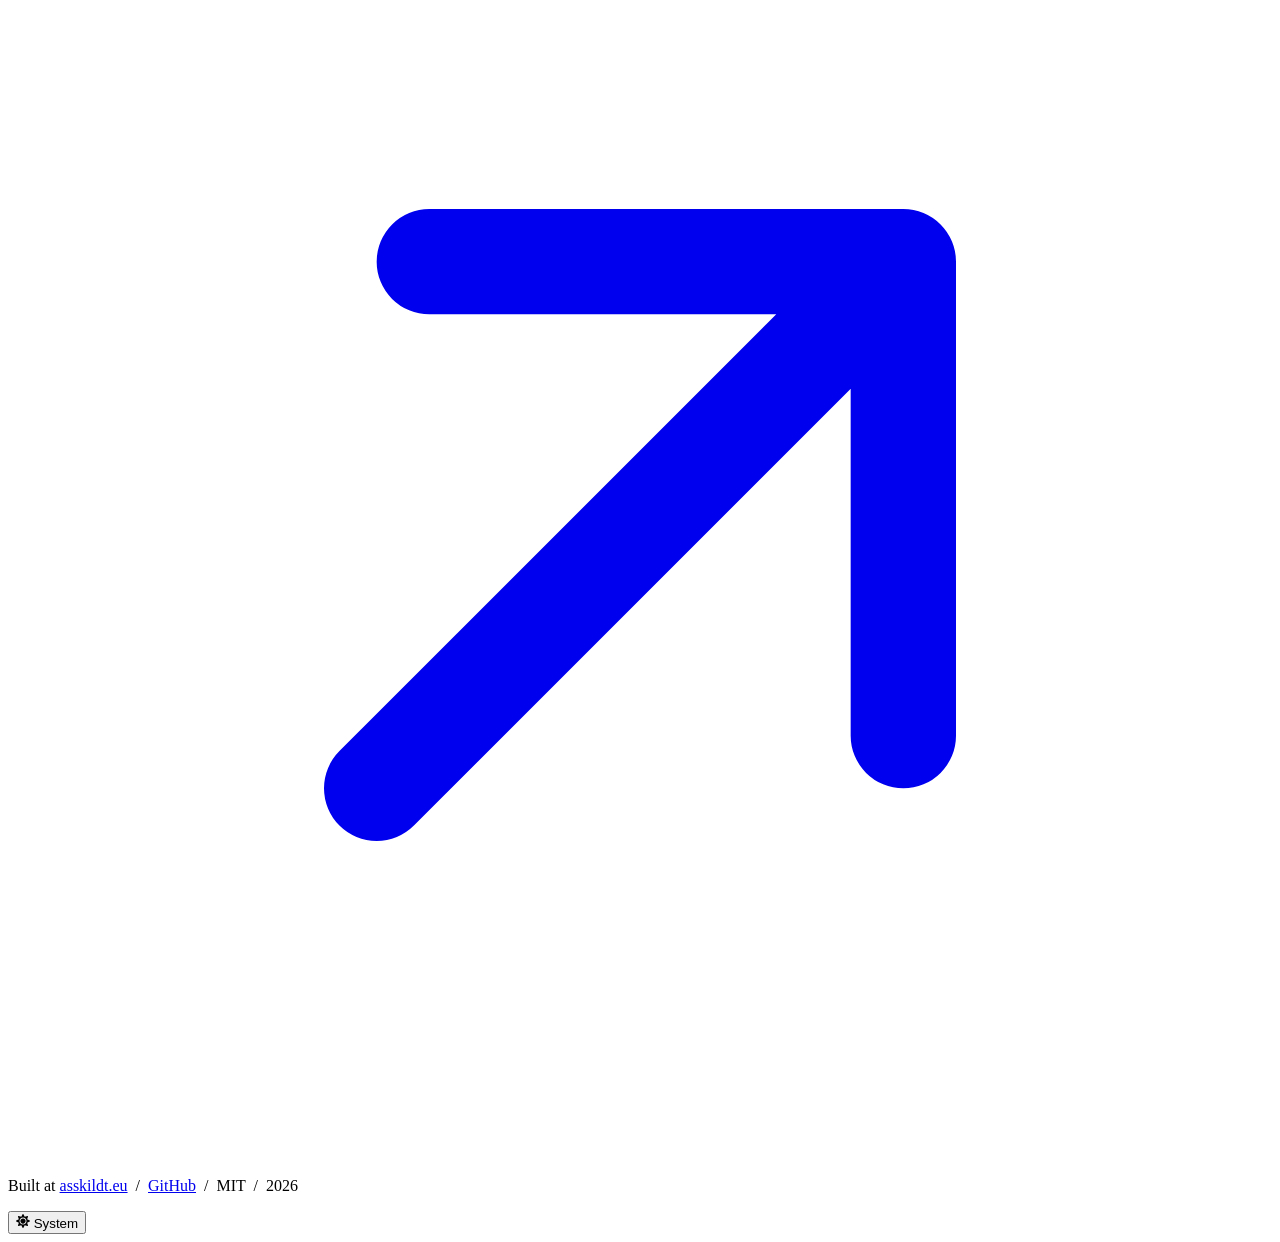
==== commit 418f827d: "Move standards prompt to docs/standards, merge code and structure prompts" ====
--- a/web/index.html
+++ b/web/index.html
@@ -146,7 +146,7 @@
           <button class="copy" type="button" data-copy="p-code" aria-describedby="l-code">Copy prompt</button>
         </div>
         <div class="prompt-body">
-          <pre id="p-code">I want the code discipline rules from github.com/Asskildt/vibe-coding-template. Read the section "Code — Proportional Diffs" and Working Rules 2 ("Stop instead of hammering"), 4 ("Simplicity first") and 10 ("Replace means delete") in https://raw.githubusercontent.com/Asskildt/vibe-coding-template/main/AGENTS.md. Compare them with the instruction file I already use, then propose adding only what is missing or conflicts with mine. Don't duplicate rules I already have. Don't change anything until we've agreed.</pre>
+          <pre id="p-code">I want the code discipline rules from github.com/Asskildt/vibe-coding-template, then a check of my codebase against them. First, read the section "Code — Proportional Diffs" and Working Rules 2 ("Stop instead of hammering"), 4 ("Simplicity first"), 5 ("Short, focused files") and 10 ("Replace means delete") in https://raw.githubusercontent.com/Asskildt/vibe-coding-template/main/AGENTS.md, and https://raw.githubusercontent.com/Asskildt/vibe-coding-template/main/docs/structure.md. Compare them with the instruction file I already use, then propose adding only what is missing or conflicts with mine. Second, read my actual folders and imports. Report where core code imports from feature modules, where a module reaches into another module's internal files, folders with 10 or more files at the same level, and files over roughly 300 lines, worst first. Don't change anything until we've agreed.</pre>
         </div>
         <button class="prompt-expand" type="button" aria-expanded="false" aria-controls="p-code" aria-describedby="l-code">Expand</button>
       </div>
@@ -193,28 +193,6 @@
           <pre id="p-seo">I want my public pages to show up well in search and look right when shared, following github.com/Asskildt/vibe-coding-template. Read the section "SEO and sharing (public pages)" in https://raw.githubusercontent.com/Asskildt/vibe-coding-template/main/docs/design/seo.md and the "Public, content-heavy pages" part of https://raw.githubusercontent.com/Asskildt/vibe-coding-template/main/docs/design/accessibility.md. Then check each public page: title, description, canonical URL, Open Graph tags and image, structured data, sitemap.xml, robots.txt and llms.txt. Leave pages behind login out. Give me a short table of what's missing or wrong per page, and propose fixes. Don't change anything until we've agreed.</pre>
         </div>
         <button class="prompt-expand" type="button" aria-expanded="false" aria-controls="p-seo" aria-describedby="l-seo">Expand</button>
-      </div>
-
-      <div class="prompt">
-        <div class="prompt-head">
-          <span class="prompt-label" id="l-structure">Code structure</span>
-          <button class="copy" type="button" data-copy="p-structure" aria-describedby="l-structure">Copy prompt</button>
-        </div>
-        <div class="prompt-body">
-          <pre id="p-structure">I want to review my codebase against the structure rules in github.com/Asskildt/vibe-coding-template. Read https://raw.githubusercontent.com/Asskildt/vibe-coding-template/main/docs/structure.md and rule 5 ("Short, focused files") in https://raw.githubusercontent.com/Asskildt/vibe-coding-template/main/AGENTS.md. Then read my actual folders and imports. Report where core code imports from feature modules, where a module reaches into another module's internal files, any import cycles, folders with 10 or more files at the same level, and files over roughly 300 lines. Give me a table with path and rule broken, worst first, and propose a fix for each. Tell me which structure tier (A, B or C) in structure.md fits my project size. Don't change anything until we've agreed.</pre>
-        </div>
-        <button class="prompt-expand" type="button" aria-expanded="false" aria-controls="p-structure" aria-describedby="l-structure">Expand</button>
-      </div>
-
-      <div class="prompt">
-        <div class="prompt-head">
-          <span class="prompt-label" id="l-standards">Quarterly standards review</span>
-          <button class="copy" type="button" data-copy="p-standards" aria-describedby="l-standards">Copy prompt</button>
-        </div>
-        <div class="prompt-body">
-          <pre id="p-standards">I want to run the quarterly standards review from github.com/Asskildt/vibe-coding-template. Read https://raw.githubusercontent.com/Asskildt/vibe-coding-template/main/docs/standards/README.md and https://raw.githubusercontent.com/Asskildt/vibe-coding-template/main/docs/standards/watchlist.md. Re-check every row in my project's copy of the watchlist (docs/standards/watchlist.md) against its primary source on the web, not from memory. Mark anything you can't confirm as unverified. Propose which rows to move between Adopted, Optional, Watching and Rejected using the switching-cost rule, with a one-line reason for each. Then search for new standards in the areas the template covers and suggest candidates. Show me the proposed changes before you edit any file in my project.</pre>
-        </div>
-        <button class="prompt-expand" type="button" aria-expanded="false" aria-controls="p-standards" aria-describedby="l-standards">Expand</button>
       </div>
     </section>
 
